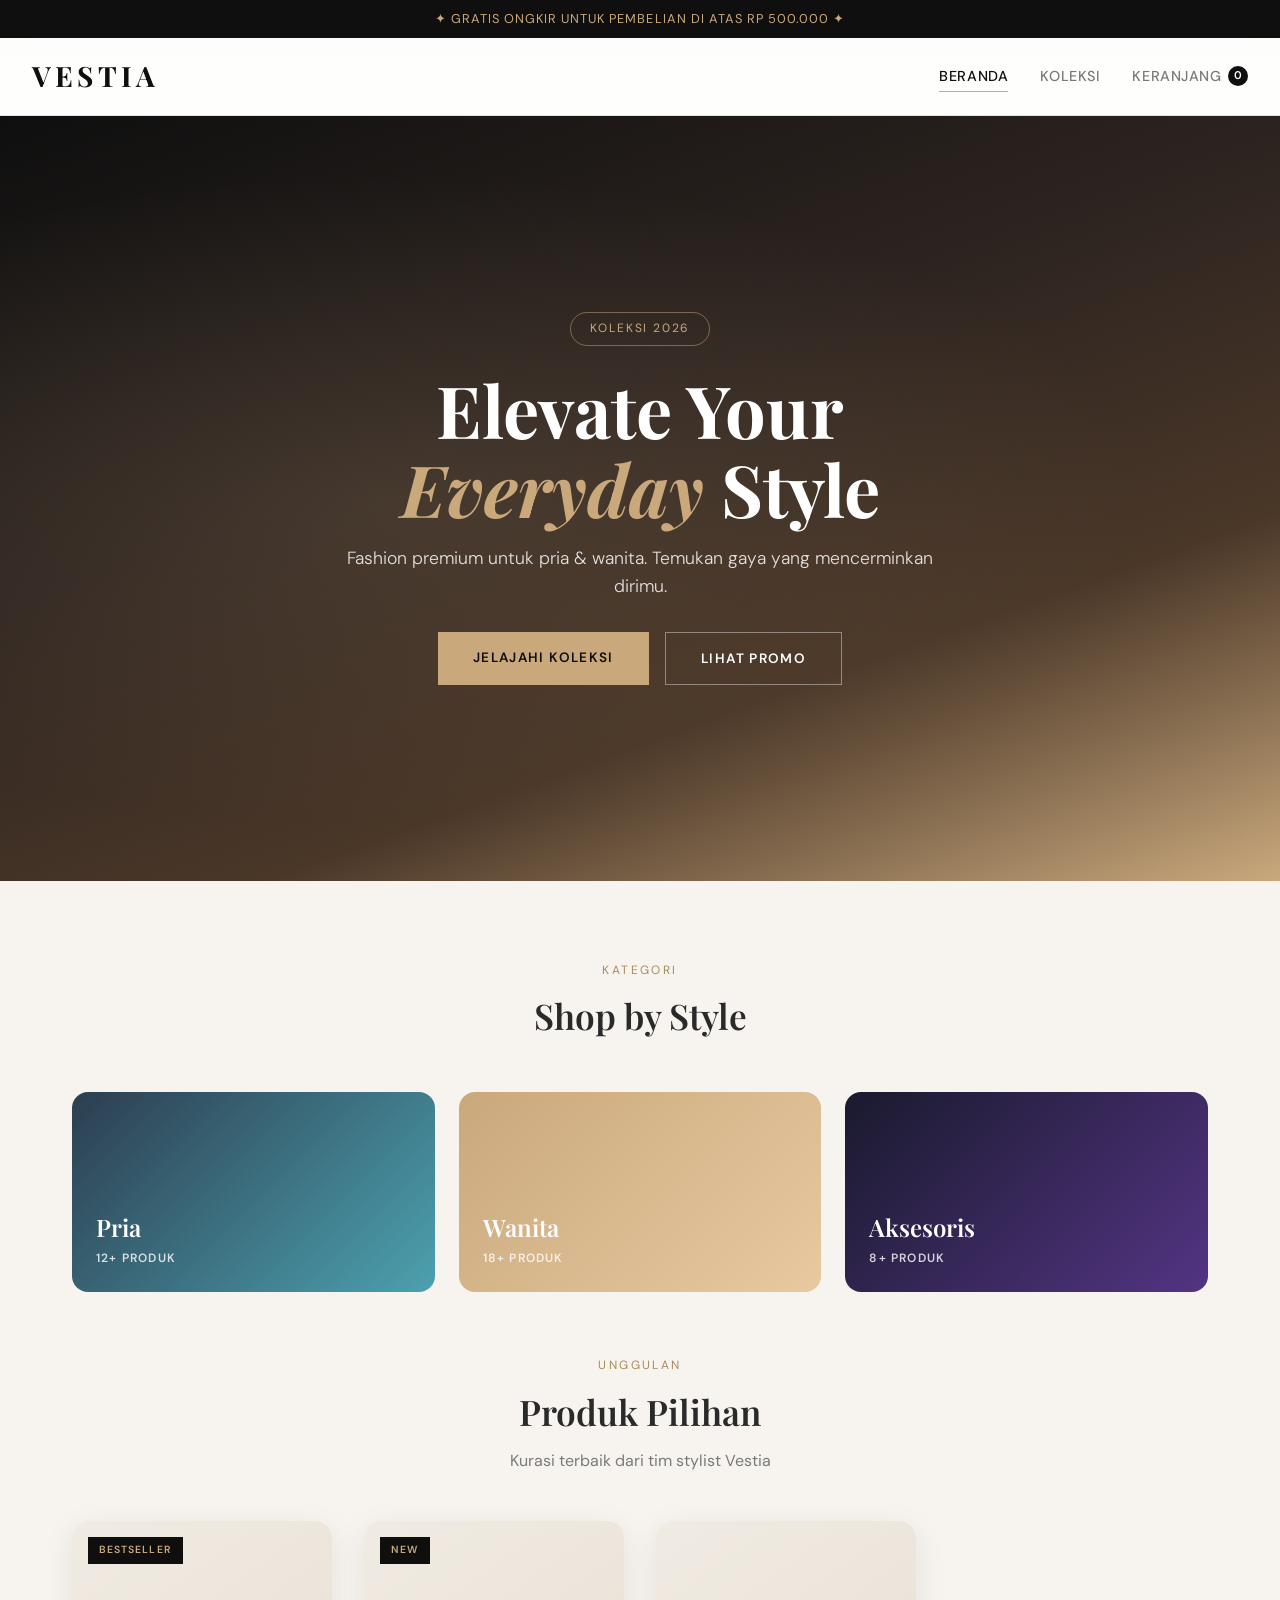
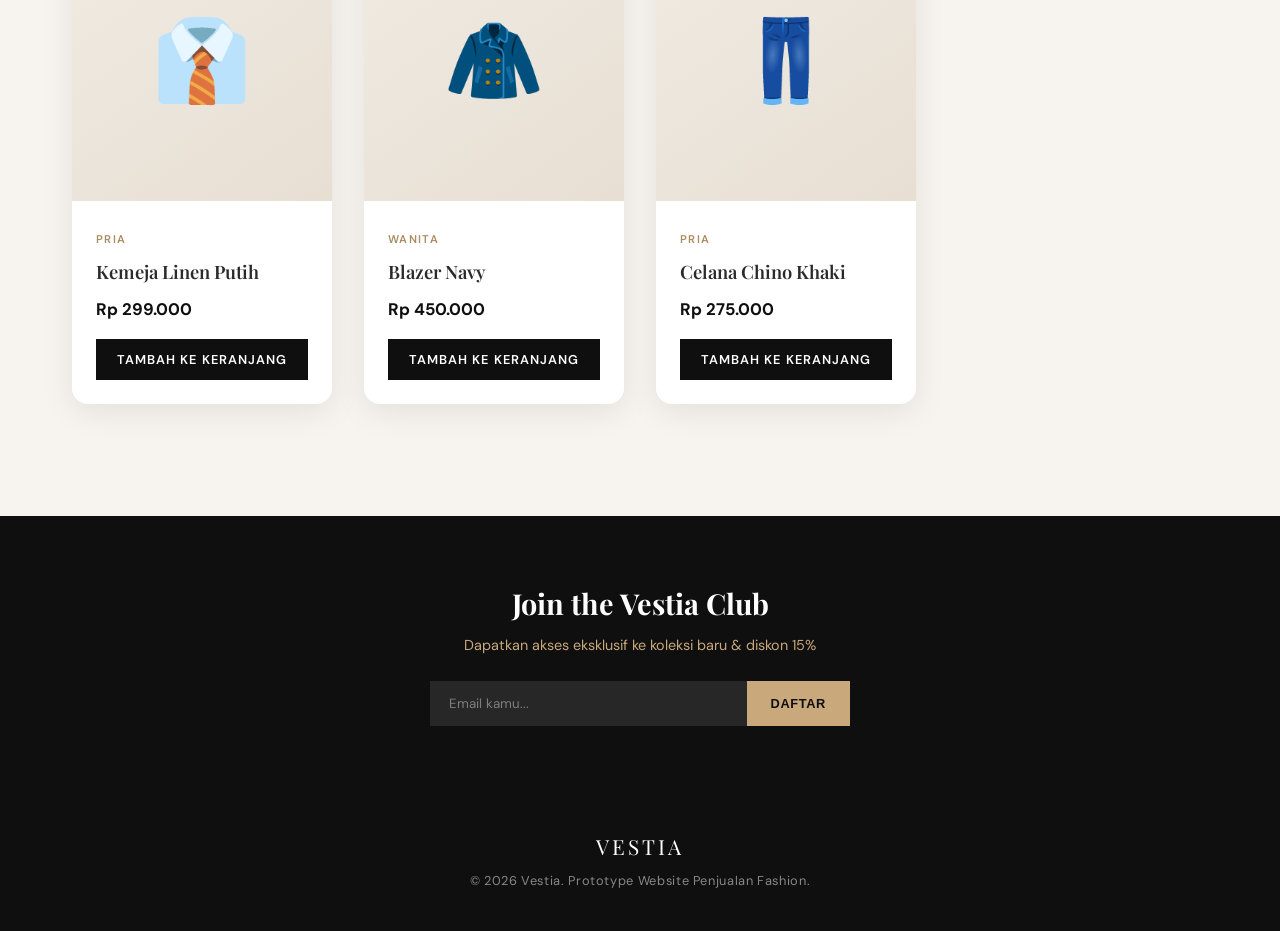
==== index.html @ 813d5f17 "Add files via upload" ====
<!DOCTYPE html>
<html lang="id">
<head>
  <meta charset="UTF-8">
  <meta name="viewport" content="width=device-width, initial-scale=1.0">
  <title>Vestia — Fashion Online</title>
  <link rel="stylesheet" href="style.css">
</head>
<body>

  <div class="promo-strip">✦ Gratis ongkir untuk pembelian di atas Rp 500.000 ✦</div>

  <header>
    <a href="index.html" class="logo">VESTIA</a>
    <nav>
      <a href="index.html" class="active">Beranda</a>
      <a href="products.html">Koleksi</a>
      <a href="cart.html" class="cart-link">
        Keranjang <span class="cart-badge" id="cart-count">0</span>
      </a>
    </nav>
  </header>

  <section class="hero">
    <div class="hero-content">
      <span class="hero-tag">Koleksi 2026</span>
      <h1>Elevate Your <em>Everyday</em> Style</h1>
      <p>Fashion premium untuk pria & wanita. Temukan gaya yang mencerminkan dirimu.</p>
      <div class="hero-buttons">
        <a href="products.html" class="btn btn-primary">Jelajahi Koleksi</a>
        <a href="products.html" class="btn btn-outline">Lihat Promo</a>
      </div>
    </div>
  </section>

  <section class="section">
    <div class="section-header">
      <span class="label">Kategori</span>
      <h2>Shop by Style</h2>
    </div>
    <div class="categories">
      <a href="products.html" class="cat-card pria" onclick="localStorage.setItem('vestia_filter','pria')">
        <span>Pria<small>12+ produk</small></span>
      </a>
      <a href="products.html" class="cat-card wanita" onclick="localStorage.setItem('vestia_filter','wanita')">
        <span>Wanita<small>18+ produk</small></span>
      </a>
      <a href="products.html" class="cat-card aksesoris" onclick="localStorage.setItem('vestia_filter','aksesoris')">
        <span>Aksesoris<small>8+ produk</small></span>
      </a>
    </div>

    <div class="section-header">
      <span class="label">Unggulan</span>
      <h2>Produk Pilihan</h2>
      <p>Kurasi terbaik dari tim stylist Vestia</p>
    </div>
    <div class="grid" id="featured-products"></div>
  </section>

  <section class="newsletter">
    <h3>Join the Vestia Club</h3>
    <p>Dapatkan akses eksklusif ke koleksi baru & diskon 15%</p>
    <div class="newsletter-form">
      <input type="email" placeholder="Email kamu...">
      <button onclick="showToast('Terima kasih sudah subscribe! ✓')">Daftar</button>
    </div>
  </section>

  <footer>
    <div class="footer-logo">VESTIA</div>
    <p>© 2026 Vestia. Prototype Website Penjualan Fashion.</p>
  </footer>

  <script src="app.js"></script>
  <script>
    document.getElementById("featured-products").innerHTML =
      products.slice(0, 3).map(renderProductCard).join("");
  </script>
</body>
</html>
---- style.css ----
@import url('https://fonts.googleapis.com/css2?family=DM+Sans:ital,opsz,wght@0,9..40,300;0,9..40,400;0,9..40,500;0,9..40,600;0,9..40,700;1,9..40,400&family=Playfair+Display:ital,wght@0,400;0,600;0,700;1,400&display=swap');

:root {
  --black: #0f0f0f;
  --dark: #1a1a1a;
  --cream: #f7f4ef;
  --white: #ffffff;
  --rose: #c9a87c;
  --rose-dark: #a88b5e;
  --text: #2a2a2a;
  --muted: #7a7a7a;
  --border: #e8e4de;
  --shadow: 0 8px 32px rgba(15, 15, 15, 0.08);
  --shadow-hover: 0 16px 48px rgba(15, 15, 15, 0.14);
  --radius: 16px;
  --transition: 0.3s cubic-bezier(0.4, 0, 0.2, 1);
}

* { margin: 0; padding: 0; box-sizing: border-box; }

html { scroll-behavior: smooth; }

body {
  font-family: 'DM Sans', sans-serif;
  background: var(--cream);
  color: var(--text);
  min-height: 100vh;
  display: flex;
  flex-direction: column;
  line-height: 1.6;
}

/* Promo strip */
.promo-strip {
  background: var(--black);
  color: var(--rose);
  text-align: center;
  padding: 0.55rem 1rem;
  font-size: 0.8rem;
  letter-spacing: 0.08em;
  text-transform: uppercase;
}

/* Header */
header {
  background: rgba(255, 255, 255, 0.85);
  backdrop-filter: blur(12px);
  -webkit-backdrop-filter: blur(12px);
  border-bottom: 1px solid var(--border);
  padding: 1rem 2rem;
  display: flex;
  justify-content: space-between;
  align-items: center;
  position: sticky;
  top: 0;
  z-index: 100;
}

.logo {
  font-family: 'Playfair Display', serif;
  font-size: 1.75rem;
  font-weight: 700;
  letter-spacing: 0.15em;
  text-decoration: none;
  color: var(--black);
}

nav { display: flex; align-items: center; gap: 2rem; }

nav a {
  color: var(--muted);
  text-decoration: none;
  font-size: 0.9rem;
  font-weight: 500;
  letter-spacing: 0.04em;
  text-transform: uppercase;
  transition: color var(--transition);
  position: relative;
}

nav a::after {
  content: '';
  position: absolute;
  bottom: -4px;
  left: 0;
  width: 0;
  height: 1px;
  background: var(--rose);
  transition: width var(--transition);
}

nav a:hover::after, nav a.active::after { width: 100%; }
nav a:hover, nav a.active { color: var(--black); }

.cart-link {
  display: flex;
  align-items: center;
  gap: 0.4rem;
}

.cart-badge {
  background: var(--black);
  color: var(--white);
  font-size: 0.7rem;
  width: 20px;
  height: 20px;
  border-radius: 50%;
  display: flex;
  align-items: center;
  justify-content: center;
  font-weight: 600;
}

/* Hero */
.hero {
  position: relative;
  min-height: 85vh;
  display: flex;
  align-items: center;
  justify-content: center;
  text-align: center;
  overflow: hidden;
  background: linear-gradient(160deg, #0f0f0f 0%, #2d2420 40%, #4a3728 70%, #c9a87c 100%);
  color: var(--white);
}

.hero::before {
  content: '';
  position: absolute;
  inset: 0;
  background: radial-gradient(ellipse at 30% 50%, rgba(201, 168, 124, 0.15) 0%, transparent 60%);
}

.hero-content {
  position: relative;
  z-index: 1;
  max-width: 700px;
  padding: 2rem;
  animation: fadeUp 1s ease-out;
}

.hero-tag {
  display: inline-block;
  border: 1px solid rgba(201, 168, 124, 0.5);
  color: var(--rose);
  padding: 0.4rem 1.2rem;
  border-radius: 30px;
  font-size: 0.75rem;
  letter-spacing: 0.15em;
  text-transform: uppercase;
  margin-bottom: 1.5rem;
}

.hero h1 {
  font-family: 'Playfair Display', serif;
  font-size: clamp(2.5rem, 6vw, 4.5rem);
  font-weight: 700;
  line-height: 1.1;
  margin-bottom: 1rem;
}

.hero h1 em {
  font-style: italic;
  color: var(--rose);
}

.hero p {
  font-size: 1.1rem;
  opacity: 0.85;
  margin-bottom: 2rem;
  font-weight: 300;
}

.hero-buttons { display: flex; gap: 1rem; justify-content: center; flex-wrap: wrap; }

.btn {
  display: inline-block;
  padding: 0.9rem 2.2rem;
  border-radius: 0;
  text-decoration: none;
  font-weight: 600;
  font-size: 0.85rem;
  letter-spacing: 0.1em;
  text-transform: uppercase;
  transition: all var(--transition);
  cursor: pointer;
  border: none;
}

.btn-primary {
  background: var(--rose);
  color: var(--black);
}

.btn-primary:hover {
  background: var(--white);
  transform: translateY(-2px);
}

.btn-outline {
  background: transparent;
  color: var(--white);
  border: 1px solid rgba(255,255,255,0.4);
}

.btn-outline:hover {
  border-color: var(--white);
  background: rgba(255,255,255,0.1);
}

.btn-dark {
  background: var(--black);
  color: var(--white);
  width: 100%;
  text-align: center;
}

.btn-dark:hover { background: var(--rose-dark); color: var(--white); }

/* Sections */
.section {
  padding: 5rem 2rem;
  max-width: 1200px;
  margin: 0 auto;
  width: 100%;
  flex: 1;
}

.section-header {
  text-align: center;
  margin-bottom: 3rem;
}

.section-header .label {
  color: var(--rose-dark);
  font-size: 0.75rem;
  letter-spacing: 0.2em;
  text-transform: uppercase;
  margin-bottom: 0.5rem;
  display: block;
}

.section-header h2 {
  font-family: 'Playfair Display', serif;
  font-size: 2.2rem;
  font-weight: 600;
}

.section-header p {
  color: var(--muted);
  margin-top: 0.5rem;
  max-width: 500px;
  margin-left: auto;
  margin-right: auto;
}

/* Categories strip */
.categories {
  display: grid;
  grid-template-columns: repeat(3, 1fr);
  gap: 1.5rem;
  margin-bottom: 4rem;
}

.cat-card {
  position: relative;
  height: 200px;
  border-radius: var(--radius);
  overflow: hidden;
  cursor: pointer;
  text-decoration: none;
  display: flex;
  align-items: flex-end;
  padding: 1.5rem;
  transition: transform var(--transition);
}

.cat-card:hover { transform: scale(1.02); }

.cat-card.pria { background: linear-gradient(135deg, #2c3e50, #4ca1af); }
.cat-card.wanita { background: linear-gradient(135deg, #c9a87c, #e8c9a0); }
.cat-card.aksesoris { background: linear-gradient(135deg, #1a1a2e, #533483); }

.cat-card span {
  color: white;
  font-family: 'Playfair Display', serif;
  font-size: 1.5rem;
  font-weight: 600;
  position: relative;
  z-index: 1;
}

.cat-card small {
  display: block;
  font-family: 'DM Sans', sans-serif;
  font-size: 0.75rem;
  letter-spacing: 0.1em;
  text-transform: uppercase;
  opacity: 0.8;
  margin-top: 0.2rem;
}

/* Product grid */
.grid {
  display: grid;
  grid-template-columns: repeat(auto-fill, minmax(260px, 1fr));
  gap: 2rem;
}

.card {
  background: var(--white);
  border-radius: var(--radius);
  overflow: hidden;
  box-shadow: var(--shadow);
  transition: all var(--transition);
  animation: fadeUp 0.6s ease-out both;
}

.card:hover {
  transform: translateY(-8px);
  box-shadow: var(--shadow-hover);
}

.card-visual {
  position: relative;
  height: 280px;
  background: linear-gradient(145deg, #f0ebe3, #e8dfd3);
  display: flex;
  align-items: center;
  justify-content: center;
  overflow: hidden;
}

.card-visual .emoji {
  font-size: 5rem;
  transition: transform var(--transition);
}

.card:hover .card-visual .emoji { transform: scale(1.1); }

.card-badge {
  position: absolute;
  top: 1rem;
  left: 1rem;
  background: var(--black);
  color: var(--rose);
  font-size: 0.65rem;
  padding: 0.3rem 0.7rem;
  letter-spacing: 0.1em;
  text-transform: uppercase;
  font-weight: 600;
}

.card-body { padding: 1.5rem; }

.card-body .tag {
  color: var(--rose-dark);
  font-size: 0.7rem;
  letter-spacing: 0.12em;
  text-transform: uppercase;
  font-weight: 600;
}

.card-body h3 {
  font-family: 'Playfair Display', serif;
  font-size: 1.15rem;
  margin: 0.4rem 0 0.6rem;
  font-weight: 600;
}

.card-body .price {
  font-size: 1.05rem;
  font-weight: 700;
  color: var(--black);
  margin-bottom: 1rem;
}

.card-body button {
  width: 100%;
  padding: 0.75rem;
  background: var(--black);
  color: var(--white);
  border: none;
  font-family: 'DM Sans', sans-serif;
  font-size: 0.8rem;
  letter-spacing: 0.08em;
  text-transform: uppercase;
  font-weight: 600;
  cursor: pointer;
  transition: background var(--transition);
  border-radius: 0;
}

.card-body button:hover { background: var(--rose-dark); }

/* Filters */
.filters {
  display: flex;
  justify-content: center;
  gap: 0.6rem;
  flex-wrap: wrap;
  margin-bottom: 2.5rem;
}

.filters button {
  padding: 0.6rem 1.5rem;
  border: 1px solid var(--border);
  background: var(--white);
  border-radius: 30px;
  cursor: pointer;
  font-family: 'DM Sans', sans-serif;
  font-size: 0.8rem;
  letter-spacing: 0.06em;
  text-transform: uppercase;
  font-weight: 500;
  color: var(--muted);
  transition: all var(--transition);
}

.filters button.active,
.filters button:hover {
  background: var(--black);
  color: var(--white);
  border-color: var(--black);
}

/* Page header (inner pages) */
.page-hero {
  background: var(--black);
  color: var(--white);
  text-align: center;
  padding: 4rem 2rem 3rem;
}

.page-hero h1 {
  font-family: 'Playfair Display', serif;
  font-size: 2.5rem;
  margin-bottom: 0.5rem;
}

.page-hero p { color: var(--rose); font-size: 0.9rem; letter-spacing: 0.05em; }

/* Cart */
.cart-item {
  display: flex;
  align-items: center;
  gap: 1.5rem;
  background: var(--white);
  padding: 1.5rem;
  border-radius: var(--radius);
  margin-bottom: 1rem;
  box-shadow: var(--shadow);
  transition: box-shadow var(--transition);
}

.cart-item:hover { box-shadow: var(--shadow-hover); }

.cart-item .emoji {
  font-size: 2.8rem;
  width: 70px;
  height: 70px;
  background: var(--cream);
  border-radius: 12px;
  display: flex;
  align-items: center;
  justify-content: center;
}

.cart-item .info { flex: 1; }
.cart-item .info h4 {
  font-family: 'Playfair Display', serif;
  font-size: 1.1rem;
  margin-bottom: 0.2rem;
}
.cart-item .info .item-cat {
  font-size: 0.7rem;
  color: var(--rose-dark);
  text-transform: uppercase;
  letter-spacing: 0.1em;
}
.cart-item .info .item-price {
  font-weight: 700;
  margin-top: 0.3rem;
}

.qty-control {
  display: flex;
  align-items: center;
  gap: 0.8rem;
  background: var(--cream);
  border-radius: 30px;
  padding: 0.3rem;
}

.qty-control button {
  width: 32px;
  height: 32px;
  border: none;
  background: var(--white);
  border-radius: 50%;
  cursor: pointer;
  font-size: 1rem;
  box-shadow: 0 2px 6px rgba(0,0,0,0.08);
  transition: background var(--transition);
}

.qty-control button:hover { background: var(--rose); }

.qty-control span {
  font-weight: 700;
  min-width: 24px;
  text-align: center;
}

.btn-remove {
  background: none;
  border: none;
  color: var(--muted);
  cursor: pointer;
  font-size: 0.8rem;
  text-decoration: underline;
  transition: color var(--transition);
}

.btn-remove:hover { color: #c0392b; }

.cart-summary {
  background: var(--black);
  color: var(--white);
  padding: 2rem;
  border-radius: var(--radius);
  margin-top: 2rem;
}

.cart-summary .row {
  display: flex;
  justify-content: space-between;
  margin-bottom: 0.5rem;
  font-size: 0.9rem;
  opacity: 0.7;
}

.cart-summary .total {
  display: flex;
  justify-content: space-between;
  font-size: 1.3rem;
  font-weight: 700;
  padding-top: 1rem;
  margin-top: 1rem;
  border-top: 1px solid rgba(255,255,255,0.15);
  margin-bottom: 1.5rem;
}

.cart-summary .total span:last-child { color: var(--rose); }

.empty-state {
  text-align: center;
  padding: 5rem 2rem;
}

.empty-state .emoji { font-size: 4rem; margin-bottom: 1.5rem; opacity: 0.5; }
.empty-state h3 {
  font-family: 'Playfair Display', serif;
  font-size: 1.5rem;
  margin-bottom: 0.5rem;
}
.empty-state p { color: var(--muted); margin-bottom: 2rem; }

/* Checkout */
.checkout-layout {
  display: grid;
  grid-template-columns: 1fr 380px;
  gap: 2rem;
  align-items: start;
}

.checkout-box {
  background: var(--white);
  padding: 2.5rem;
  border-radius: var(--radius);
  box-shadow: var(--shadow);
}

.checkout-box h3 {
  font-family: 'Playfair Display', serif;
  font-size: 1.3rem;
  margin-bottom: 1.5rem;
  padding-bottom: 1rem;
  border-bottom: 1px solid var(--border);
}

.form-group { margin-bottom: 1.3rem; }

.form-group label {
  display: block;
  margin-bottom: 0.4rem;
  font-size: 0.8rem;
  font-weight: 600;
  letter-spacing: 0.04em;
  text-transform: uppercase;
  color: var(--muted);
}

.form-group input,
.form-group select,
.form-group textarea {
  width: 100%;
  padding: 0.85rem 1rem;
  border: 1px solid var(--border);
  border-radius: 8px;
  font-size: 0.95rem;
  font-family: 'DM Sans', sans-serif;
  background: var(--cream);
  transition: border-color var(--transition);
}

.form-group input:focus,
.form-group select:focus,
.form-group textarea:focus {
  outline: none;
  border-color: var(--rose);
}

.form-group textarea { resize: vertical; min-height: 90px; }

.order-sidebar {
  background: var(--black);
  color: var(--white);
  padding: 2rem;
  border-radius: var(--radius);
  position: sticky;
  top: 100px;
}

.order-sidebar h4 {
  font-family: 'Playfair Display', serif;
  font-size: 1.2rem;
  margin-bottom: 1.5rem;
  color: var(--rose);
}

.order-sidebar .line {
  display: flex;
  justify-content: space-between;
  margin-bottom: 0.6rem;
  font-size: 0.9rem;
  opacity: 0.8;
}

.order-sidebar .grand-total {
  display: flex;
  justify-content: space-between;
  font-size: 1.2rem;
  font-weight: 700;
  padding-top: 1rem;
  margin-top: 1rem;
  border-top: 1px solid rgba(255,255,255,0.15);
}

.order-sidebar .grand-total span:last-child { color: var(--rose); }

.success-box {
  text-align: center;
  padding: 5rem 2rem;
  background: var(--white);
  border-radius: var(--radius);
  box-shadow: var(--shadow);
  max-width: 500px;
  margin: 0 auto;
  animation: fadeUp 0.8s ease-out;
}

.success-box .check {
  width: 80px;
  height: 80px;
  background: #2d6a4f;
  color: white;
  border-radius: 50%;
  display: flex;
  align-items: center;
  justify-content: center;
  font-size: 2rem;
  margin: 0 auto 1.5rem;
}

.success-box h2 {
  font-family: 'Playfair Display', serif;
  font-size: 2rem;
  margin-bottom: 0.5rem;
}

.success-box p { color: var(--muted); }

/* Newsletter */
.newsletter {
  background: var(--black);
  color: var(--white);
  text-align: center;
  padding: 4rem 2rem;
  margin-top: 2rem;
}

.newsletter h3 {
  font-family: 'Playfair Display', serif;
  font-size: 1.8rem;
  margin-bottom: 0.5rem;
}

.newsletter p { color: var(--rose); margin-bottom: 1.5rem; font-size: 0.9rem; }

.newsletter-form {
  display: flex;
  max-width: 420px;
  margin: 0 auto;
  gap: 0;
}

.newsletter-form input {
  flex: 1;
  padding: 0.85rem 1.2rem;
  border: none;
  background: rgba(255,255,255,0.1);
  color: white;
  font-family: 'DM Sans', sans-serif;
}

.newsletter-form input::placeholder { color: rgba(255,255,255,0.4); }

.newsletter-form button {
  padding: 0.85rem 1.5rem;
  background: var(--rose);
  color: var(--black);
  border: none;
  font-weight: 700;
  cursor: pointer;
  letter-spacing: 0.05em;
  text-transform: uppercase;
  font-size: 0.8rem;
}

/* Footer */
footer {
  background: var(--black);
  color: rgba(255,255,255,0.5);
  text-align: center;
  padding: 2.5rem 2rem;
  font-size: 0.8rem;
  letter-spacing: 0.05em;
}

footer .footer-logo {
  font-family: 'Playfair Display', serif;
  font-size: 1.3rem;
  color: var(--white);
  letter-spacing: 0.15em;
  margin-bottom: 0.5rem;
}

/* Animations */
@keyframes fadeUp {
  from { opacity: 0; transform: translateY(24px); }
  to { opacity: 1; transform: translateY(0); }
}

.card:nth-child(1) { animation-delay: 0.1s; }
.card:nth-child(2) { animation-delay: 0.2s; }
.card:nth-child(3) { animation-delay: 0.3s; }
.card:nth-child(4) { animation-delay: 0.15s; }
.card:nth-child(5) { animation-delay: 0.25s; }
.card:nth-child(6) { animation-delay: 0.35s; }

/* Responsive */
@media (max-width: 768px) {
  header { padding: 1rem; }
  nav { gap: 1rem; }
  nav a { font-size: 0.75rem; }
  .hero { min-height: 70vh; }
  .categories { grid-template-columns: 1fr; }
  .checkout-layout { grid-template-columns: 1fr; }
  .cart-item { flex-wrap: wrap; }
  .newsletter-form { flex-direction: column; }
}
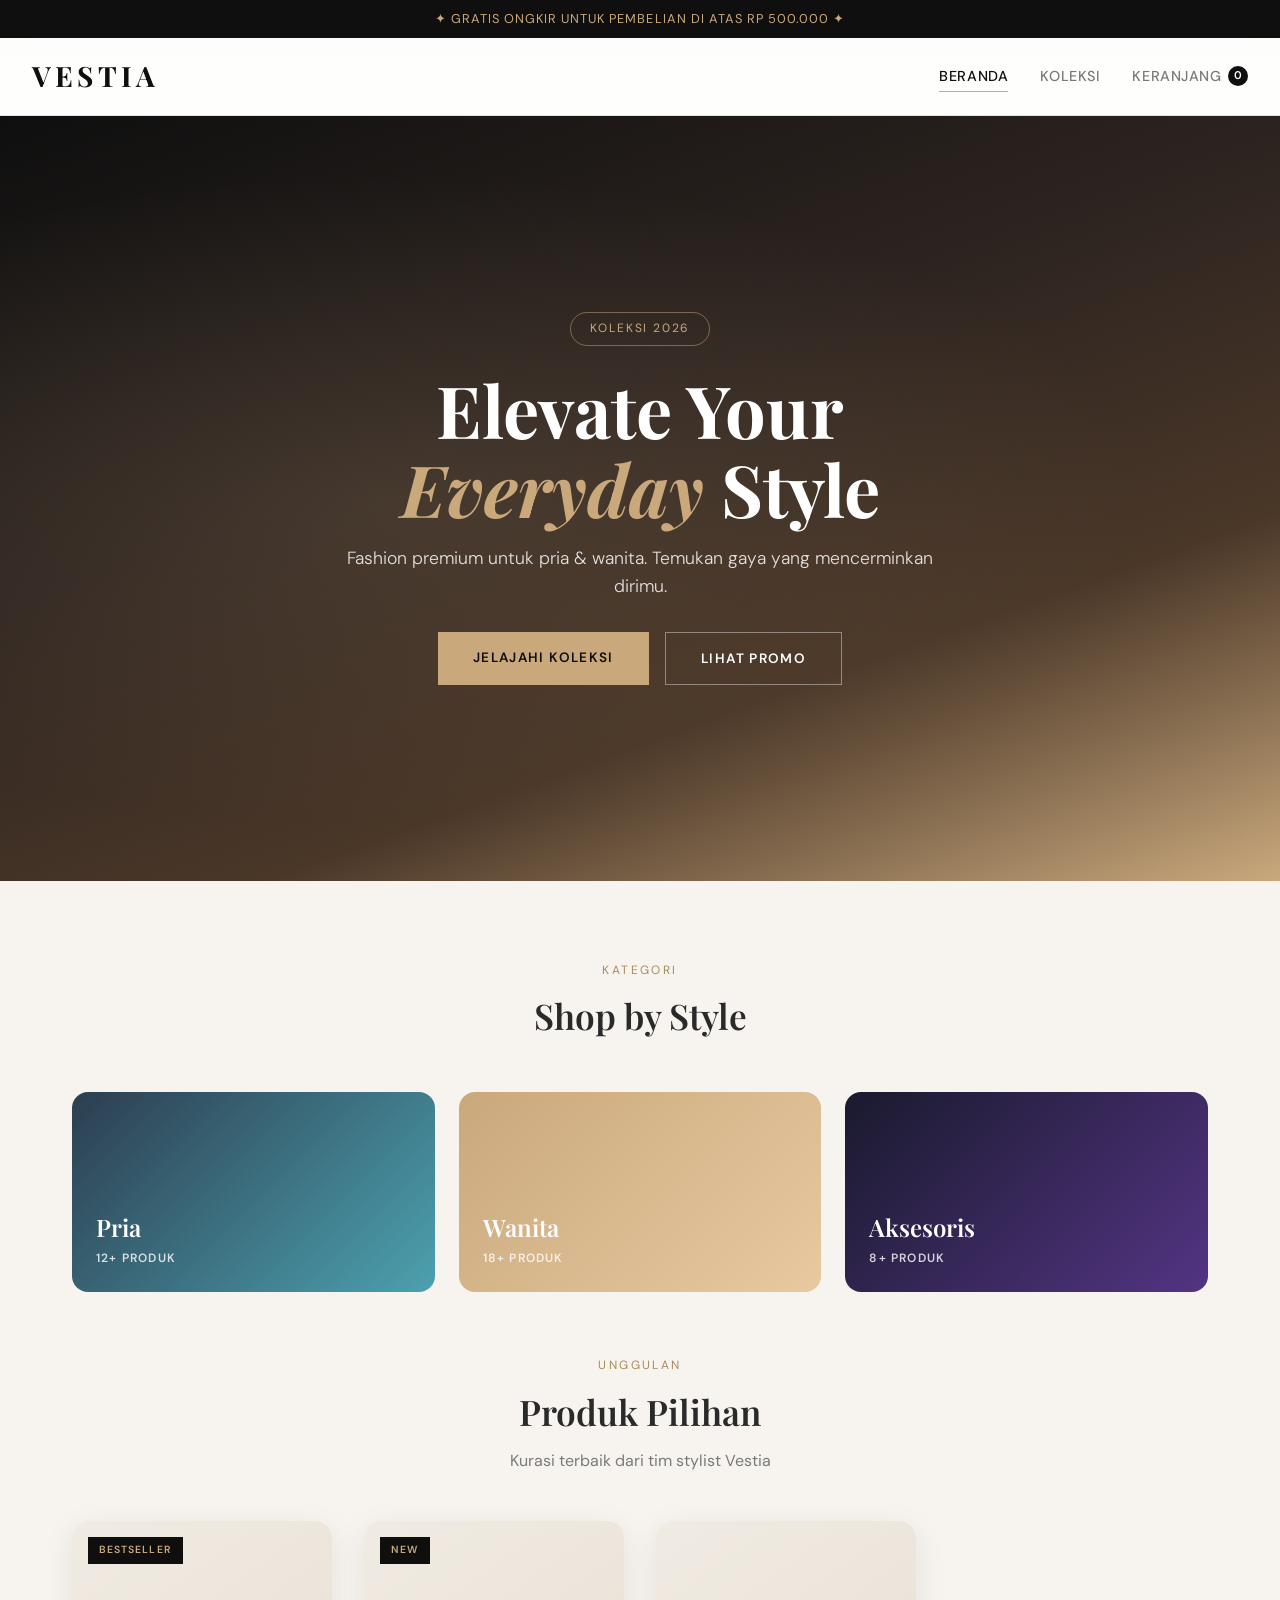
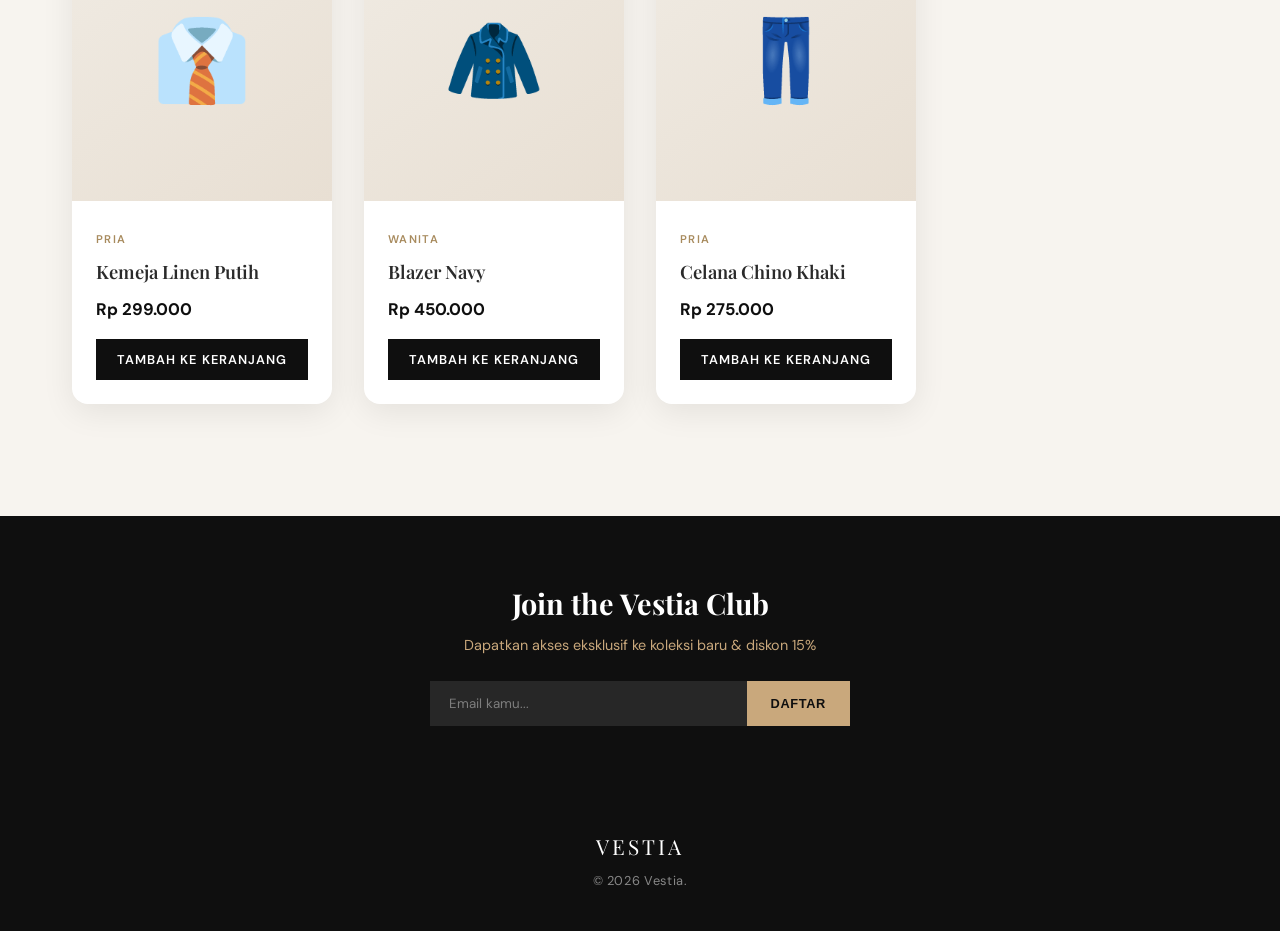
==== commit 01b2f0c9: "Add files via upload" ====
--- a/index.html
+++ b/index.html
@@ -69,7 +69,7 @@
 
   <footer>
     <div class="footer-logo">VESTIA</div>
-    <p>© 2026 Vestia. Prototype Website Penjualan Fashion.</p>
+    <p>© 2026 Vestia.</p>
   </footer>
 
   <script src="app.js"></script>
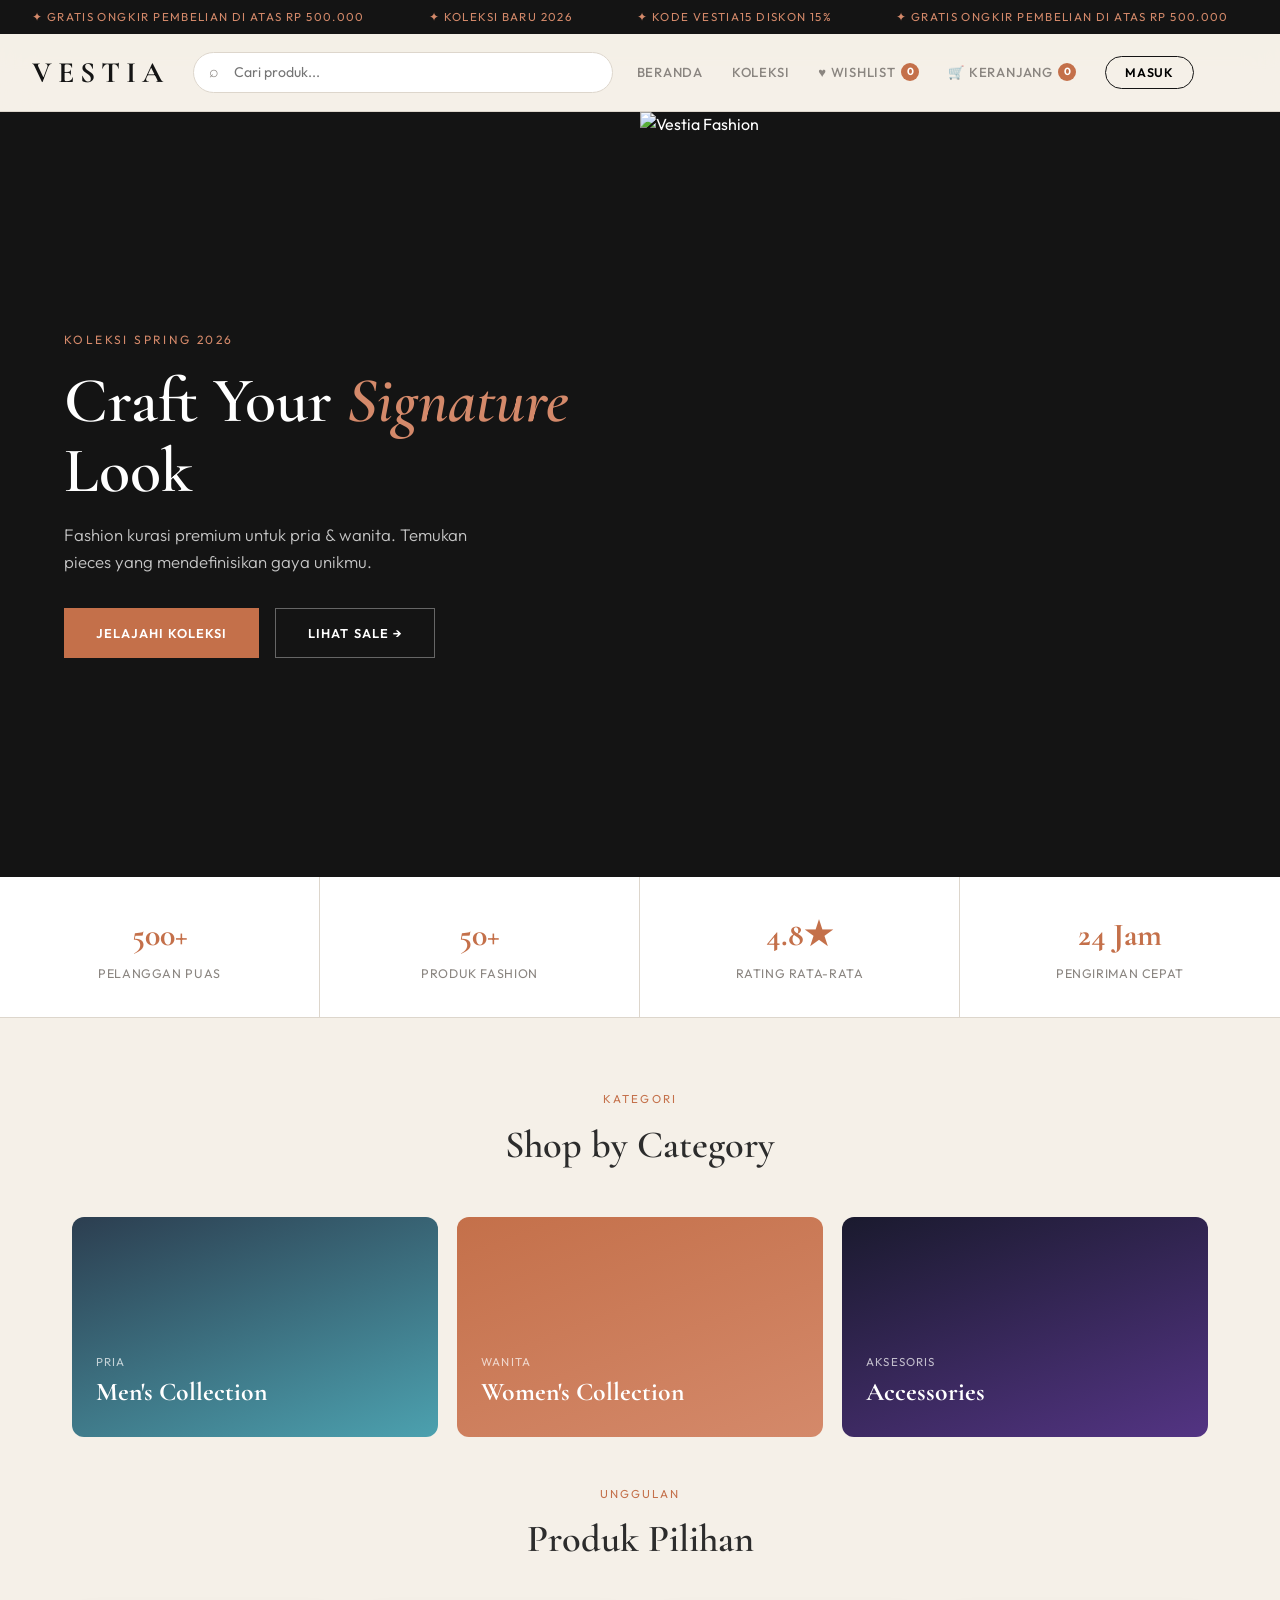
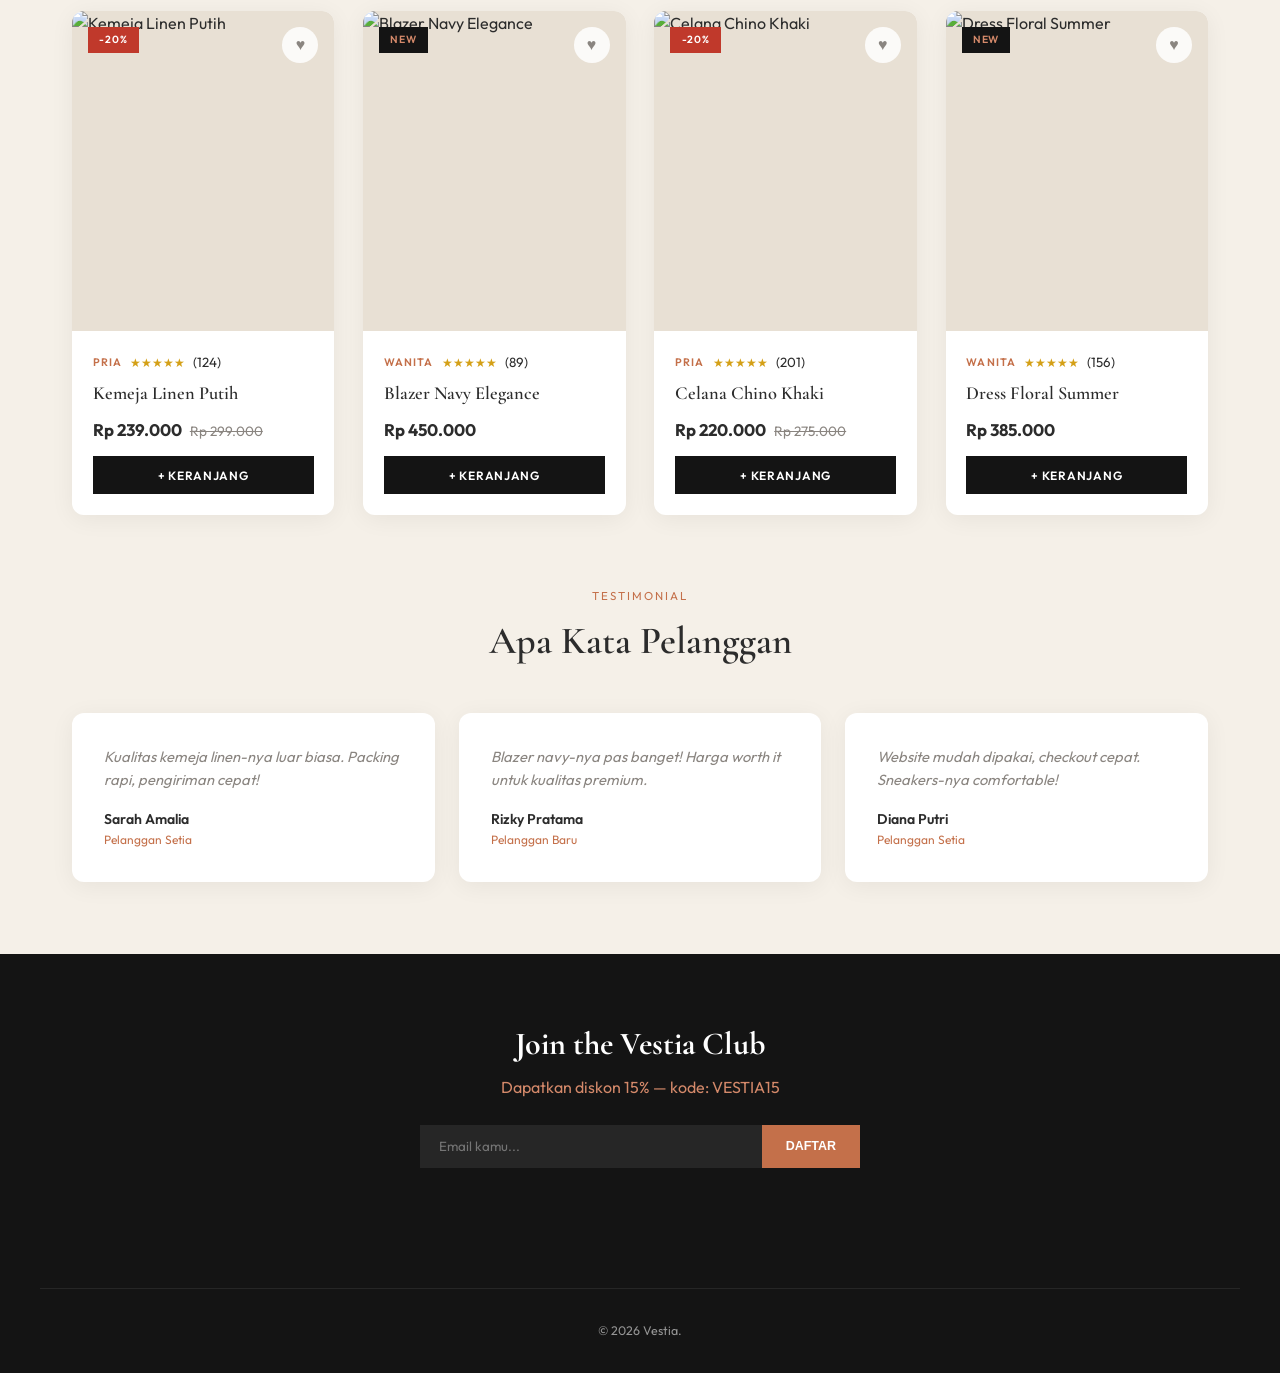
==== commit 47e127f9: "Add files via upload" ====
--- a/index.html
+++ b/index.html
@@ -7,75 +7,92 @@
   <link rel="stylesheet" href="style.css">
 </head>
 <body>
+ <div class="marquee-wrap"><div class="marquee-track">
+  <span>✦ Gratis ongkir pembelian di atas Rp 500.000</span>
+  <span>✦ Koleksi Baru 2026</span>
+  <span>✦ Kode VESTIA15 diskon 15%</span>
+  <span>✦ Gratis ongkir pembelian di atas Rp 500.000</span>
+  <span>✦ Koleksi Baru 2026</span>
+  <span>✦ Kode VESTIA15 diskon 15%</span>
+</div></div>
+<header>
+  <a href="index.html" class="logo">VESTIA</a>
+  <div class="search-bar"><input type="text" placeholder="Cari produk..." oninput="handleGlobalSearch(this.value)"></div>
+  <button class="hamburger" onclick="toggleMenu()"><span></span><span></span><span></span></button>
+  <nav class="nav-links">
+    <a href="index.html">Beranda</a>
+    <a href="products.html">Koleksi</a>
+    <a href="wishlist.html" class="nav-icon">♥ Wishlist <span class="badge-count" id="wish-count">0</span></a>
+    <a href="cart.html" class="nav-icon">🛒 Keranjang <span class="badge-count" id="cart-count">0</span></a>
+    <button class="btn-login" onclick="openLogin()">Masuk</button>
+  </nav>
+</header>
+<div id="login-modal" class="modal-overlay">
+  <div class="modal">
+    <button class="modal-close" onclick="closeLogin()">×</button>
+    <h3>Selamat Datang</h3>
+    <p>Masuk ke akun Vestia-mu</p>
+    <form onsubmit="handleLogin(event)">
+      <div class="form-group"><label>Email</label><input type="email" required placeholder="nama@email.com"></div>
+      <div class="form-group"><label>Password</label><input type="password" required placeholder="••••••"></div>
+      <button type="submit" class="btn btn-dark" style="margin-top:.5rem">Masuk</button>
+    </form>
+  </div>
+</div>
 
-  <div class="promo-strip">✦ Gratis ongkir untuk pembelian di atas Rp 500.000 ✦</div>
-
-  <header>
-    <a href="index.html" class="logo">VESTIA</a>
-    <nav>
-      <a href="index.html" class="active">Beranda</a>
-      <a href="products.html">Koleksi</a>
-      <a href="cart.html" class="cart-link">
-        Keranjang <span class="cart-badge" id="cart-count">0</span>
-      </a>
-    </nav>
-  </header>
-
-  <section class="hero">
-    <div class="hero-content">
-      <span class="hero-tag">Koleksi 2026</span>
-      <h1>Elevate Your <em>Everyday</em> Style</h1>
-      <p>Fashion premium untuk pria & wanita. Temukan gaya yang mencerminkan dirimu.</p>
-      <div class="hero-buttons">
+  <section class="hero-split">
+    <div class="hero-text">
+      <span class="hero-label">Koleksi Spring 2026</span>
+      <h1>Craft Your <em>Signature</em> Look</h1>
+      <p>Fashion kurasi premium untuk pria & wanita. Temukan pieces yang mendefinisikan gaya unikmu.</p>
+      <div class="hero-btns">
         <a href="products.html" class="btn btn-primary">Jelajahi Koleksi</a>
-        <a href="products.html" class="btn btn-outline">Lihat Promo</a>
+        <a href="products.html" class="btn btn-outline">Lihat Sale →</a>
       </div>
+    </div>
+    <div class="hero-visual">
+      <img src="https://images.unsplash.com/photo-1469334031218-e382a71b716b?w=800&q=80" alt="Vestia Fashion">
     </div>
   </section>
 
+  <div class="stats-bar">
+    <div class="stat-item"><strong>500+</strong><span>Pelanggan Puas</span></div>
+    <div class="stat-item"><strong>50+</strong><span>Produk Fashion</span></div>
+    <div class="stat-item"><strong>4.8★</strong><span>Rating Rata-rata</span></div>
+    <div class="stat-item"><strong>24 Jam</strong><span>Pengiriman Cepat</span></div>
+  </div>
+
   <section class="section">
-    <div class="section-header">
-      <span class="label">Kategori</span>
-      <h2>Shop by Style</h2>
+    <div class="section-head"><span class="label">Kategori</span><h2>Shop by Category</h2></div>
+    <div class="cat-grid">
+      <a href="products.html" class="cat-tile pria" onclick="localStorage.setItem('vestia_filter','pria')"><div><small>Pria</small><h3>Men's Collection</h3></div></a>
+      <a href="products.html" class="cat-tile wanita" onclick="localStorage.setItem('vestia_filter','wanita')"><div><small>Wanita</small><h3>Women's Collection</h3></div></a>
+      <a href="products.html" class="cat-tile aksesoris" onclick="localStorage.setItem('vestia_filter','aksesoris')"><div><small>Aksesoris</small><h3>Accessories</h3></div></a>
     </div>
-    <div class="categories">
-      <a href="products.html" class="cat-card pria" onclick="localStorage.setItem('vestia_filter','pria')">
-        <span>Pria<small>12+ produk</small></span>
-      </a>
-      <a href="products.html" class="cat-card wanita" onclick="localStorage.setItem('vestia_filter','wanita')">
-        <span>Wanita<small>18+ produk</small></span>
-      </a>
-      <a href="products.html" class="cat-card aksesoris" onclick="localStorage.setItem('vestia_filter','aksesoris')">
-        <span>Aksesoris<small>8+ produk</small></span>
-      </a>
+    <div class="section-head"><span class="label">Unggulan</span><h2>Produk Pilihan</h2></div>
+    <div class="grid" id="featured"></div>
+  </section>
+
+  <section class="section" style="padding-top:0">
+    <div class="section-head"><span class="label">Testimonial</span><h2>Apa Kata Pelanggan</h2></div>
+    <div class="testi-grid">
+      <div class="testi-card"><p>Kualitas kemeja linen-nya luar biasa. Packing rapi, pengiriman cepat!</p><div class="testi-author">Sarah Amalia<small>Pelanggan Setia</small></div></div>
+      <div class="testi-card"><p>Blazer navy-nya pas banget! Harga worth it untuk kualitas premium.</p><div class="testi-author">Rizky Pratama<small>Pelanggan Baru</small></div></div>
+      <div class="testi-card"><p>Website mudah dipakai, checkout cepat. Sneakers-nya comfortable!</p><div class="testi-author">Diana Putri<small>Pelanggan Setia</small></div></div>
     </div>
-
-    <div class="section-header">
-      <span class="label">Unggulan</span>
-      <h2>Produk Pilihan</h2>
-      <p>Kurasi terbaik dari tim stylist Vestia</p>
-    </div>
-    <div class="grid" id="featured-products"></div>
   </section>
 
   <section class="newsletter">
     <h3>Join the Vestia Club</h3>
-    <p>Dapatkan akses eksklusif ke koleksi baru & diskon 15%</p>
+    <p>Dapatkan diskon 15% — kode: VESTIA15</p>
     <div class="newsletter-form">
       <input type="email" placeholder="Email kamu...">
-      <button onclick="showToast('Terima kasih sudah subscribe! ✓')">Daftar</button>
+      <button onclick="showToast('✓ Terima kasih sudah subscribe!')">Daftar</button>
     </div>
   </section>
 
-  <footer>
-    <div class="footer-logo">VESTIA</div>
-    <p>© 2026 Vestia.</p>
-  </footer>
-
+  <footer><div class="footer-bottom">© 2026 Vestia.</div></footer>
   <script src="app.js"></script>
-  <script>
-    document.getElementById("featured-products").innerHTML =
-      products.slice(0, 3).map(renderProductCard).join("");
-  </script>
+  <script>document.getElementById("featured").innerHTML = products.slice(0,4).map(renderProductCard).join("");</script>
 </body>
 </html>
--- a/style.css
+++ b/style.css
@@ -1,782 +1,219 @@
-@import url('https://fonts.googleapis.com/css2?family=DM+Sans:ital,opsz,wght@0,9..40,300;0,9..40,400;0,9..40,500;0,9..40,600;0,9..40,700;1,9..40,400&family=Playfair+Display:ital,wght@0,400;0,600;0,700;1,400&display=swap');
-
-:root {
-  --black: #0f0f0f;
-  --dark: #1a1a1a;
-  --cream: #f7f4ef;
-  --white: #ffffff;
-  --rose: #c9a87c;
-  --rose-dark: #a88b5e;
-  --text: #2a2a2a;
-  --muted: #7a7a7a;
-  --border: #e8e4de;
-  --shadow: 0 8px 32px rgba(15, 15, 15, 0.08);
-  --shadow-hover: 0 16px 48px rgba(15, 15, 15, 0.14);
-  --radius: 16px;
-  --transition: 0.3s cubic-bezier(0.4, 0, 0.2, 1);
-}
-
-* { margin: 0; padding: 0; box-sizing: border-box; }
-
-html { scroll-behavior: smooth; }
-
-body {
-  font-family: 'DM Sans', sans-serif;
-  background: var(--cream);
-  color: var(--text);
-  min-height: 100vh;
-  display: flex;
-  flex-direction: column;
-  line-height: 1.6;
-}
-
-/* Promo strip */
-.promo-strip {
-  background: var(--black);
-  color: var(--rose);
-  text-align: center;
-  padding: 0.55rem 1rem;
-  font-size: 0.8rem;
-  letter-spacing: 0.08em;
-  text-transform: uppercase;
-}
-
-/* Header */
-header {
-  background: rgba(255, 255, 255, 0.85);
-  backdrop-filter: blur(12px);
-  -webkit-backdrop-filter: blur(12px);
-  border-bottom: 1px solid var(--border);
-  padding: 1rem 2rem;
-  display: flex;
-  justify-content: space-between;
-  align-items: center;
-  position: sticky;
-  top: 0;
-  z-index: 100;
-}
-
-.logo {
-  font-family: 'Playfair Display', serif;
-  font-size: 1.75rem;
-  font-weight: 700;
-  letter-spacing: 0.15em;
-  text-decoration: none;
-  color: var(--black);
-}
-
-nav { display: flex; align-items: center; gap: 2rem; }
-
-nav a {
-  color: var(--muted);
-  text-decoration: none;
-  font-size: 0.9rem;
-  font-weight: 500;
-  letter-spacing: 0.04em;
-  text-transform: uppercase;
-  transition: color var(--transition);
-  position: relative;
-}
-
-nav a::after {
-  content: '';
-  position: absolute;
-  bottom: -4px;
-  left: 0;
-  width: 0;
-  height: 1px;
-  background: var(--rose);
-  transition: width var(--transition);
-}
-
-nav a:hover::after, nav a.active::after { width: 100%; }
-nav a:hover, nav a.active { color: var(--black); }
-
-.cart-link {
-  display: flex;
-  align-items: center;
-  gap: 0.4rem;
-}
-
-.cart-badge {
-  background: var(--black);
-  color: var(--white);
-  font-size: 0.7rem;
-  width: 20px;
-  height: 20px;
-  border-radius: 50%;
-  display: flex;
-  align-items: center;
-  justify-content: center;
-  font-weight: 600;
-}
-
-/* Hero */
-.hero {
-  position: relative;
-  min-height: 85vh;
-  display: flex;
-  align-items: center;
-  justify-content: center;
-  text-align: center;
-  overflow: hidden;
-  background: linear-gradient(160deg, #0f0f0f 0%, #2d2420 40%, #4a3728 70%, #c9a87c 100%);
-  color: var(--white);
-}
-
-.hero::before {
-  content: '';
-  position: absolute;
-  inset: 0;
-  background: radial-gradient(ellipse at 30% 50%, rgba(201, 168, 124, 0.15) 0%, transparent 60%);
-}
-
-.hero-content {
-  position: relative;
-  z-index: 1;
-  max-width: 700px;
-  padding: 2rem;
-  animation: fadeUp 1s ease-out;
-}
-
-.hero-tag {
-  display: inline-block;
-  border: 1px solid rgba(201, 168, 124, 0.5);
-  color: var(--rose);
-  padding: 0.4rem 1.2rem;
-  border-radius: 30px;
-  font-size: 0.75rem;
-  letter-spacing: 0.15em;
-  text-transform: uppercase;
-  margin-bottom: 1.5rem;
-}
-
-.hero h1 {
-  font-family: 'Playfair Display', serif;
-  font-size: clamp(2.5rem, 6vw, 4.5rem);
-  font-weight: 700;
-  line-height: 1.1;
-  margin-bottom: 1rem;
-}
-
-.hero h1 em {
-  font-style: italic;
-  color: var(--rose);
-}
-
-.hero p {
-  font-size: 1.1rem;
-  opacity: 0.85;
-  margin-bottom: 2rem;
-  font-weight: 300;
-}
-
-.hero-buttons { display: flex; gap: 1rem; justify-content: center; flex-wrap: wrap; }
-
-.btn {
-  display: inline-block;
-  padding: 0.9rem 2.2rem;
-  border-radius: 0;
-  text-decoration: none;
-  font-weight: 600;
-  font-size: 0.85rem;
-  letter-spacing: 0.1em;
-  text-transform: uppercase;
-  transition: all var(--transition);
-  cursor: pointer;
-  border: none;
-}
-
-.btn-primary {
-  background: var(--rose);
-  color: var(--black);
-}
-
-.btn-primary:hover {
-  background: var(--white);
-  transform: translateY(-2px);
-}
-
-.btn-outline {
-  background: transparent;
-  color: var(--white);
-  border: 1px solid rgba(255,255,255,0.4);
-}
-
-.btn-outline:hover {
-  border-color: var(--white);
-  background: rgba(255,255,255,0.1);
-}
-
-.btn-dark {
-  background: var(--black);
-  color: var(--white);
-  width: 100%;
-  text-align: center;
-}
-
-.btn-dark:hover { background: var(--rose-dark); color: var(--white); }
-
-/* Sections */
-.section {
-  padding: 5rem 2rem;
-  max-width: 1200px;
-  margin: 0 auto;
-  width: 100%;
-  flex: 1;
-}
-
-.section-header {
-  text-align: center;
-  margin-bottom: 3rem;
-}
-
-.section-header .label {
-  color: var(--rose-dark);
-  font-size: 0.75rem;
-  letter-spacing: 0.2em;
-  text-transform: uppercase;
-  margin-bottom: 0.5rem;
-  display: block;
-}
-
-.section-header h2 {
-  font-family: 'Playfair Display', serif;
-  font-size: 2.2rem;
-  font-weight: 600;
-}
-
-.section-header p {
-  color: var(--muted);
-  margin-top: 0.5rem;
-  max-width: 500px;
-  margin-left: auto;
-  margin-right: auto;
-}
-
-/* Categories strip */
-.categories {
-  display: grid;
-  grid-template-columns: repeat(3, 1fr);
-  gap: 1.5rem;
-  margin-bottom: 4rem;
-}
-
-.cat-card {
-  position: relative;
-  height: 200px;
-  border-radius: var(--radius);
-  overflow: hidden;
-  cursor: pointer;
-  text-decoration: none;
-  display: flex;
-  align-items: flex-end;
-  padding: 1.5rem;
-  transition: transform var(--transition);
-}
-
-.cat-card:hover { transform: scale(1.02); }
-
-.cat-card.pria { background: linear-gradient(135deg, #2c3e50, #4ca1af); }
-.cat-card.wanita { background: linear-gradient(135deg, #c9a87c, #e8c9a0); }
-.cat-card.aksesoris { background: linear-gradient(135deg, #1a1a2e, #533483); }
-
-.cat-card span {
-  color: white;
-  font-family: 'Playfair Display', serif;
-  font-size: 1.5rem;
-  font-weight: 600;
-  position: relative;
-  z-index: 1;
-}
-
-.cat-card small {
-  display: block;
-  font-family: 'DM Sans', sans-serif;
-  font-size: 0.75rem;
-  letter-spacing: 0.1em;
-  text-transform: uppercase;
-  opacity: 0.8;
-  margin-top: 0.2rem;
-}
-
-/* Product grid */
-.grid {
-  display: grid;
-  grid-template-columns: repeat(auto-fill, minmax(260px, 1fr));
-  gap: 2rem;
-}
-
-.card {
-  background: var(--white);
-  border-radius: var(--radius);
-  overflow: hidden;
-  box-shadow: var(--shadow);
-  transition: all var(--transition);
-  animation: fadeUp 0.6s ease-out both;
-}
-
-.card:hover {
-  transform: translateY(-8px);
-  box-shadow: var(--shadow-hover);
-}
-
-.card-visual {
-  position: relative;
-  height: 280px;
-  background: linear-gradient(145deg, #f0ebe3, #e8dfd3);
-  display: flex;
-  align-items: center;
-  justify-content: center;
-  overflow: hidden;
-}
-
-.card-visual .emoji {
-  font-size: 5rem;
-  transition: transform var(--transition);
-}
-
-.card:hover .card-visual .emoji { transform: scale(1.1); }
-
-.card-badge {
-  position: absolute;
-  top: 1rem;
-  left: 1rem;
-  background: var(--black);
-  color: var(--rose);
-  font-size: 0.65rem;
-  padding: 0.3rem 0.7rem;
-  letter-spacing: 0.1em;
-  text-transform: uppercase;
-  font-weight: 600;
-}
-
-.card-body { padding: 1.5rem; }
-
-.card-body .tag {
-  color: var(--rose-dark);
-  font-size: 0.7rem;
-  letter-spacing: 0.12em;
-  text-transform: uppercase;
-  font-weight: 600;
-}
-
-.card-body h3 {
-  font-family: 'Playfair Display', serif;
-  font-size: 1.15rem;
-  margin: 0.4rem 0 0.6rem;
-  font-weight: 600;
-}
-
-.card-body .price {
-  font-size: 1.05rem;
-  font-weight: 700;
-  color: var(--black);
-  margin-bottom: 1rem;
-}
-
-.card-body button {
-  width: 100%;
-  padding: 0.75rem;
-  background: var(--black);
-  color: var(--white);
-  border: none;
-  font-family: 'DM Sans', sans-serif;
-  font-size: 0.8rem;
-  letter-spacing: 0.08em;
-  text-transform: uppercase;
-  font-weight: 600;
-  cursor: pointer;
-  transition: background var(--transition);
-  border-radius: 0;
-}
-
-.card-body button:hover { background: var(--rose-dark); }
-
-/* Filters */
-.filters {
-  display: flex;
-  justify-content: center;
-  gap: 0.6rem;
-  flex-wrap: wrap;
-  margin-bottom: 2.5rem;
-}
-
-.filters button {
-  padding: 0.6rem 1.5rem;
-  border: 1px solid var(--border);
-  background: var(--white);
-  border-radius: 30px;
-  cursor: pointer;
-  font-family: 'DM Sans', sans-serif;
-  font-size: 0.8rem;
-  letter-spacing: 0.06em;
-  text-transform: uppercase;
-  font-weight: 500;
-  color: var(--muted);
-  transition: all var(--transition);
-}
-
-.filters button.active,
-.filters button:hover {
-  background: var(--black);
-  color: var(--white);
-  border-color: var(--black);
-}
-
-/* Page header (inner pages) */
-.page-hero {
-  background: var(--black);
-  color: var(--white);
-  text-align: center;
-  padding: 4rem 2rem 3rem;
-}
-
-.page-hero h1 {
-  font-family: 'Playfair Display', serif;
-  font-size: 2.5rem;
-  margin-bottom: 0.5rem;
-}
-
-.page-hero p { color: var(--rose); font-size: 0.9rem; letter-spacing: 0.05em; }
-
-/* Cart */
-.cart-item {
-  display: flex;
-  align-items: center;
-  gap: 1.5rem;
-  background: var(--white);
-  padding: 1.5rem;
-  border-radius: var(--radius);
-  margin-bottom: 1rem;
-  box-shadow: var(--shadow);
-  transition: box-shadow var(--transition);
-}
-
-.cart-item:hover { box-shadow: var(--shadow-hover); }
-
-.cart-item .emoji {
-  font-size: 2.8rem;
-  width: 70px;
-  height: 70px;
-  background: var(--cream);
-  border-radius: 12px;
-  display: flex;
-  align-items: center;
-  justify-content: center;
-}
-
-.cart-item .info { flex: 1; }
-.cart-item .info h4 {
-  font-family: 'Playfair Display', serif;
-  font-size: 1.1rem;
-  margin-bottom: 0.2rem;
-}
-.cart-item .info .item-cat {
-  font-size: 0.7rem;
-  color: var(--rose-dark);
-  text-transform: uppercase;
-  letter-spacing: 0.1em;
-}
-.cart-item .info .item-price {
-  font-weight: 700;
-  margin-top: 0.3rem;
-}
-
-.qty-control {
-  display: flex;
-  align-items: center;
-  gap: 0.8rem;
-  background: var(--cream);
-  border-radius: 30px;
-  padding: 0.3rem;
-}
-
-.qty-control button {
-  width: 32px;
-  height: 32px;
-  border: none;
-  background: var(--white);
-  border-radius: 50%;
-  cursor: pointer;
-  font-size: 1rem;
-  box-shadow: 0 2px 6px rgba(0,0,0,0.08);
-  transition: background var(--transition);
-}
-
-.qty-control button:hover { background: var(--rose); }
-
-.qty-control span {
-  font-weight: 700;
-  min-width: 24px;
-  text-align: center;
-}
-
-.btn-remove {
-  background: none;
-  border: none;
-  color: var(--muted);
-  cursor: pointer;
-  font-size: 0.8rem;
-  text-decoration: underline;
-  transition: color var(--transition);
-}
-
-.btn-remove:hover { color: #c0392b; }
-
-.cart-summary {
-  background: var(--black);
-  color: var(--white);
-  padding: 2rem;
-  border-radius: var(--radius);
-  margin-top: 2rem;
-}
-
-.cart-summary .row {
-  display: flex;
-  justify-content: space-between;
-  margin-bottom: 0.5rem;
-  font-size: 0.9rem;
-  opacity: 0.7;
-}
-
-.cart-summary .total {
-  display: flex;
-  justify-content: space-between;
-  font-size: 1.3rem;
-  font-weight: 700;
-  padding-top: 1rem;
-  margin-top: 1rem;
-  border-top: 1px solid rgba(255,255,255,0.15);
-  margin-bottom: 1.5rem;
-}
-
-.cart-summary .total span:last-child { color: var(--rose); }
-
-.empty-state {
-  text-align: center;
-  padding: 5rem 2rem;
-}
-
-.empty-state .emoji { font-size: 4rem; margin-bottom: 1.5rem; opacity: 0.5; }
-.empty-state h3 {
-  font-family: 'Playfair Display', serif;
-  font-size: 1.5rem;
-  margin-bottom: 0.5rem;
-}
-.empty-state p { color: var(--muted); margin-bottom: 2rem; }
-
-/* Checkout */
-.checkout-layout {
-  display: grid;
-  grid-template-columns: 1fr 380px;
-  gap: 2rem;
-  align-items: start;
-}
-
-.checkout-box {
-  background: var(--white);
-  padding: 2.5rem;
-  border-radius: var(--radius);
-  box-shadow: var(--shadow);
-}
-
-.checkout-box h3 {
-  font-family: 'Playfair Display', serif;
-  font-size: 1.3rem;
-  margin-bottom: 1.5rem;
-  padding-bottom: 1rem;
-  border-bottom: 1px solid var(--border);
-}
-
-.form-group { margin-bottom: 1.3rem; }
-
-.form-group label {
-  display: block;
-  margin-bottom: 0.4rem;
-  font-size: 0.8rem;
-  font-weight: 600;
-  letter-spacing: 0.04em;
-  text-transform: uppercase;
-  color: var(--muted);
-}
-
-.form-group input,
-.form-group select,
-.form-group textarea {
-  width: 100%;
-  padding: 0.85rem 1rem;
-  border: 1px solid var(--border);
-  border-radius: 8px;
-  font-size: 0.95rem;
-  font-family: 'DM Sans', sans-serif;
-  background: var(--cream);
-  transition: border-color var(--transition);
-}
-
-.form-group input:focus,
-.form-group select:focus,
-.form-group textarea:focus {
-  outline: none;
-  border-color: var(--rose);
-}
-
-.form-group textarea { resize: vertical; min-height: 90px; }
-
-.order-sidebar {
-  background: var(--black);
-  color: var(--white);
-  padding: 2rem;
-  border-radius: var(--radius);
-  position: sticky;
-  top: 100px;
-}
-
-.order-sidebar h4 {
-  font-family: 'Playfair Display', serif;
-  font-size: 1.2rem;
-  margin-bottom: 1.5rem;
-  color: var(--rose);
-}
-
-.order-sidebar .line {
-  display: flex;
-  justify-content: space-between;
-  margin-bottom: 0.6rem;
-  font-size: 0.9rem;
-  opacity: 0.8;
-}
-
-.order-sidebar .grand-total {
-  display: flex;
-  justify-content: space-between;
-  font-size: 1.2rem;
-  font-weight: 700;
-  padding-top: 1rem;
-  margin-top: 1rem;
-  border-top: 1px solid rgba(255,255,255,0.15);
-}
-
-.order-sidebar .grand-total span:last-child { color: var(--rose); }
-
-.success-box {
-  text-align: center;
-  padding: 5rem 2rem;
-  background: var(--white);
-  border-radius: var(--radius);
-  box-shadow: var(--shadow);
-  max-width: 500px;
-  margin: 0 auto;
-  animation: fadeUp 0.8s ease-out;
-}
-
-.success-box .check {
-  width: 80px;
-  height: 80px;
-  background: #2d6a4f;
-  color: white;
-  border-radius: 50%;
-  display: flex;
-  align-items: center;
-  justify-content: center;
-  font-size: 2rem;
-  margin: 0 auto 1.5rem;
-}
-
-.success-box h2 {
-  font-family: 'Playfair Display', serif;
-  font-size: 2rem;
-  margin-bottom: 0.5rem;
-}
-
-.success-box p { color: var(--muted); }
-
-/* Newsletter */
-.newsletter {
-  background: var(--black);
-  color: var(--white);
-  text-align: center;
-  padding: 4rem 2rem;
-  margin-top: 2rem;
-}
-
-.newsletter h3 {
-  font-family: 'Playfair Display', serif;
-  font-size: 1.8rem;
-  margin-bottom: 0.5rem;
-}
-
-.newsletter p { color: var(--rose); margin-bottom: 1.5rem; font-size: 0.9rem; }
-
-.newsletter-form {
-  display: flex;
-  max-width: 420px;
-  margin: 0 auto;
-  gap: 0;
-}
-
-.newsletter-form input {
-  flex: 1;
-  padding: 0.85rem 1.2rem;
-  border: none;
-  background: rgba(255,255,255,0.1);
-  color: white;
-  font-family: 'DM Sans', sans-serif;
-}
-
-.newsletter-form input::placeholder { color: rgba(255,255,255,0.4); }
-
-.newsletter-form button {
-  padding: 0.85rem 1.5rem;
-  background: var(--rose);
-  color: var(--black);
-  border: none;
-  font-weight: 700;
-  cursor: pointer;
-  letter-spacing: 0.05em;
-  text-transform: uppercase;
-  font-size: 0.8rem;
-}
-
-/* Footer */
-footer {
-  background: var(--black);
-  color: rgba(255,255,255,0.5);
-  text-align: center;
-  padding: 2.5rem 2rem;
-  font-size: 0.8rem;
-  letter-spacing: 0.05em;
-}
-
-footer .footer-logo {
-  font-family: 'Playfair Display', serif;
-  font-size: 1.3rem;
-  color: var(--white);
-  letter-spacing: 0.15em;
-  margin-bottom: 0.5rem;
-}
-
-/* Animations */
-@keyframes fadeUp {
-  from { opacity: 0; transform: translateY(24px); }
-  to { opacity: 1; transform: translateY(0); }
-}
-
-.card:nth-child(1) { animation-delay: 0.1s; }
-.card:nth-child(2) { animation-delay: 0.2s; }
-.card:nth-child(3) { animation-delay: 0.3s; }
-.card:nth-child(4) { animation-delay: 0.15s; }
-.card:nth-child(5) { animation-delay: 0.25s; }
-.card:nth-child(6) { animation-delay: 0.35s; }
-
-/* Responsive */
-@media (max-width: 768px) {
-  header { padding: 1rem; }
-  nav { gap: 1rem; }
-  nav a { font-size: 0.75rem; }
-  .hero { min-height: 70vh; }
-  .categories { grid-template-columns: 1fr; }
-  .checkout-layout { grid-template-columns: 1fr; }
-  .cart-item { flex-wrap: wrap; }
-  .newsletter-form { flex-direction: column; }
+@import url('https://fonts.googleapis.com/css2?family=Cormorant+Garamond:wght@500;600;700&family=Outfit:wght@300;400;500;600;700&display=swap');
+:root{--charcoal:#141414;--sand:#f5f0e8;--sand-dark:#e8e0d4;--white:#fff;--terra:#c4704a;--terra-light:#d4896a;--terra-dark:#a85a38;--text:#2c2c2c;--muted:#8a8580;--border:#ddd6cc;--success:#3d6b4f;--sale:#c0392b;--shadow:0 4px 24px rgba(20,20,20,.06);--shadow-lg:0 12px 40px rgba(20,20,20,.12);--radius:12px;--ease:.35s cubic-bezier(.25,.46,.45,.94)}
+*,*::before,*::after{margin:0;padding:0;box-sizing:border-box}
+html{scroll-behavior:smooth}
+body{font-family:'Outfit',sans-serif;background:var(--sand);color:var(--text);line-height:1.6;min-height:100vh;display:flex;flex-direction:column}
+a{color:inherit;text-decoration:none}
+.marquee-wrap{background:var(--charcoal);color:var(--terra-light);overflow:hidden;padding:.5rem 0;font-size:.72rem;letter-spacing:.12em;text-transform:uppercase}
+.marquee-track{display:flex;animation:marquee 25s linear infinite;white-space:nowrap}
+.marquee-track span{padding:0 2rem}
+@keyframes marquee{0%{transform:translateX(0)}100%{transform:translateX(-50%)}}
+header{background:rgba(245,240,232,.92);backdrop-filter:blur(16px);border-bottom:1px solid var(--border);padding:.9rem 2rem;display:flex;align-items:center;gap:1.5rem;position:sticky;top:0;z-index:200}
+.logo{font-family:'Cormorant Garamond',serif;font-size:1.85rem;font-weight:700;letter-spacing:.2em;color:var(--charcoal);flex-shrink:0}
+.search-bar{flex:1;max-width:420px;position:relative}
+.search-bar input{width:100%;padding:.65rem 1rem .65rem 2.5rem;border:1px solid var(--border);border-radius:30px;background:var(--white);font-family:inherit;font-size:.88rem}
+.search-bar input:focus{outline:none;border-color:var(--terra)}
+.search-bar::before{content:"⌕";position:absolute;left:1rem;top:50%;transform:translateY(-50%);color:var(--muted)}
+.nav-links{display:flex;align-items:center;gap:1.8rem}
+.nav-links a{font-size:.82rem;font-weight:500;letter-spacing:.06em;text-transform:uppercase;color:var(--muted);transition:color var(--ease)}
+.nav-links a:hover,.nav-links a.active{color:var(--charcoal)}
+.nav-icon{display:flex;align-items:center;gap:.35rem}
+.badge-count{background:var(--terra);color:#fff;font-size:.65rem;min-width:18px;height:18px;border-radius:50%;display:flex;align-items:center;justify-content:center;font-weight:700}
+.btn-login{padding:.5rem 1.2rem;border:1px solid var(--charcoal);background:transparent;border-radius:30px;font-family:inherit;font-size:.78rem;font-weight:600;letter-spacing:.05em;text-transform:uppercase;cursor:pointer}
+.btn-login:hover{background:var(--charcoal);color:#fff}
+.hamburger{display:none;flex-direction:column;gap:5px;background:none;border:none;cursor:pointer;padding:4px}
+.hamburger span{width:24px;height:2px;background:var(--charcoal);transition:var(--ease)}
+.hamburger.active span:nth-child(1){transform:rotate(45deg) translate(5px,5px)}
+.hamburger.active span:nth-child(2){opacity:0}
+.hamburger.active span:nth-child(3){transform:rotate(-45deg) translate(5px,-5px)}
+.hero-split{display:grid;grid-template-columns:1fr 1fr;min-height:85vh;background:var(--charcoal);color:#fff;overflow:hidden}
+.hero-text{display:flex;flex-direction:column;justify-content:center;padding:4rem;animation:fadeUp 1s ease}
+.hero-label{color:var(--terra-light);font-size:.75rem;letter-spacing:.2em;text-transform:uppercase;margin-bottom:1rem}
+.hero-text h1{font-family:'Cormorant Garamond',serif;font-size:clamp(2.5rem,5vw,4rem);font-weight:600;line-height:1.1;margin-bottom:1rem}
+.hero-text h1 em{font-style:italic;color:var(--terra-light)}
+.hero-text p{font-size:1.05rem;opacity:.75;max-width:420px;margin-bottom:2rem;font-weight:300}
+.hero-btns{display:flex;gap:1rem;flex-wrap:wrap}
+.hero-visual{overflow:hidden}
+.hero-visual img{width:100%;height:100%;object-fit:cover;min-height:400px}
+@keyframes fadeUp{from{opacity:0;transform:translateY(30px)}to{opacity:1;transform:translateY(0)}}
+.btn{display:inline-flex;align-items:center;justify-content:center;padding:.85rem 2rem;font-family:inherit;font-size:.8rem;font-weight:600;letter-spacing:.08em;text-transform:uppercase;border:none;cursor:pointer;transition:all var(--ease);text-decoration:none}
+.btn-primary{background:var(--terra);color:#fff}.btn-primary:hover{background:var(--terra-dark);transform:translateY(-2px)}
+.btn-outline{background:transparent;color:#fff;border:1px solid rgba(255,255,255,.35)}.btn-outline:hover{border-color:#fff;background:rgba(255,255,255,.08)}
+.btn-dark{background:var(--charcoal);color:#fff;width:100%}.btn-dark:hover{background:var(--terra-dark)}
+.btn-ghost{background:var(--sand-dark);color:var(--text);width:100%}.btn-ghost:hover{background:var(--border)}
+.stats-bar{display:grid;grid-template-columns:repeat(4,1fr);background:var(--white);border-bottom:1px solid var(--border)}
+.stat-item{text-align:center;padding:2rem 1rem;border-right:1px solid var(--border)}
+.stat-item:last-child{border-right:none}
+.stat-item strong{display:block;font-family:'Cormorant Garamond',serif;font-size:2rem;color:var(--terra)}
+.stat-item span{font-size:.78rem;color:var(--muted);letter-spacing:.05em;text-transform:uppercase}
+.section{padding:4.5rem 2rem;max-width:1200px;margin:0 auto;width:100%;flex:1}
+.section-head{text-align:center;margin-bottom:2.5rem}
+.section-head .label{color:var(--terra);font-size:.72rem;letter-spacing:.18em;text-transform:uppercase;margin-bottom:.4rem;display:block}
+.section-head h2{font-family:'Cormorant Garamond',serif;font-size:2.4rem;font-weight:600}
+.section-head p{color:var(--muted);margin-top:.4rem}
+.cat-grid{display:grid;grid-template-columns:repeat(3,1fr);gap:1.2rem;margin-bottom:3rem}
+.cat-tile{position:relative;height:220px;border-radius:var(--radius);overflow:hidden;display:flex;align-items:flex-end;padding:1.5rem;transition:transform var(--ease)}
+.cat-tile:hover{transform:scale(1.02)}
+.cat-tile.pria{background:linear-gradient(160deg,#2c3e50,#4ca1af)}
+.cat-tile.wanita{background:linear-gradient(160deg,var(--terra),var(--terra-light))}
+.cat-tile.aksesoris{background:linear-gradient(160deg,#1a1a2e,#533483)}
+.cat-tile h3{font-family:'Cormorant Garamond',serif;color:#fff;font-size:1.6rem}
+.cat-tile small{display:block;color:rgba(255,255,255,.7);font-size:.72rem;letter-spacing:.1em;text-transform:uppercase}
+.toolbar{display:flex;justify-content:space-between;align-items:center;flex-wrap:wrap;gap:1rem;margin-bottom:2rem}
+.filters{display:flex;gap:.5rem;flex-wrap:wrap}
+.filters button,.sort-select{padding:.5rem 1.2rem;border:1px solid var(--border);background:var(--white);border-radius:30px;font-family:inherit;font-size:.78rem;text-transform:uppercase;cursor:pointer;color:var(--muted);transition:all var(--ease)}
+.filters button.active,.filters button:hover{background:var(--charcoal);color:#fff;border-color:var(--charcoal)}
+.grid{display:grid;grid-template-columns:repeat(auto-fill,minmax(260px,1fr));gap:1.8rem}
+.card{background:var(--white);border-radius:var(--radius);overflow:hidden;box-shadow:var(--shadow);transition:all var(--ease);animation:fadeUp .5s ease both}
+.card:hover{transform:translateY(-6px);box-shadow:var(--shadow-lg)}
+.card-visual{position:relative;height:320px;overflow:hidden;background:var(--sand-dark)}
+.product-img{width:100%;height:100%;object-fit:cover;transition:transform .5s ease}
+.card:hover .product-img{transform:scale(1.06)}
+.card-badge{position:absolute;top:1rem;left:1rem;background:var(--charcoal);color:var(--terra-light);font-size:.65rem;padding:.3rem .7rem;letter-spacing:.08em;text-transform:uppercase;font-weight:600;z-index:2}
+.card-badge.sale{background:var(--sale);color:#fff}
+.wish-btn{position:absolute;top:1rem;right:1rem;width:36px;height:36px;border-radius:50%;border:none;background:rgba(255,255,255,.85);font-size:1rem;cursor:pointer;z-index:2;color:var(--muted)}
+.wish-btn.active,.wish-btn:hover{color:var(--sale);background:#fff;transform:scale(1.1)}
+.card-overlay{position:absolute;inset:0;background:rgba(20,20,20,.5);color:#fff;display:flex;align-items:center;justify-content:center;font-size:.8rem;letter-spacing:.1em;text-transform:uppercase;font-weight:600;opacity:0;transition:opacity var(--ease);z-index:3}
+.card-visual:hover .card-overlay{opacity:1}
+.card-body{padding:1.3rem}
+.card-meta{display:flex;align-items:center;gap:.5rem;margin-bottom:.4rem;flex-wrap:wrap}
+.tag{font-size:.68rem;color:var(--terra);letter-spacing:.1em;text-transform:uppercase;font-weight:600}
+.stars{color:#d4a017;font-size:.75rem}
+.card-body h3{font-family:'Cormorant Garamond',serif;font-size:1.15rem;margin-bottom:.5rem;font-weight:600}
+.card-body h3 a:hover{color:var(--terra)}
+.price-row{display:flex;align-items:baseline;gap:.5rem;margin-bottom:.8rem}
+.price{font-weight:700;font-size:1.05rem}
+.price-old{text-decoration:line-through;color:var(--muted);font-size:.85rem}
+.btn-add{width:100%;padding:.7rem;background:var(--charcoal);color:#fff;border:none;font-family:inherit;font-size:.75rem;letter-spacing:.06em;text-transform:uppercase;font-weight:600;cursor:pointer}
+.btn-add:hover{background:var(--terra)}
+.testi-grid{display:grid;grid-template-columns:repeat(3,1fr);gap:1.5rem}
+.testi-card{background:var(--white);padding:2rem;border-radius:var(--radius);box-shadow:var(--shadow)}
+.testi-card p{font-size:.92rem;color:var(--muted);margin-bottom:1rem;font-style:italic}
+.testi-author{font-weight:600;font-size:.88rem}
+.testi-author small{display:block;color:var(--terra);font-weight:400;font-size:.75rem}
+.page-hero{background:var(--charcoal);color:#fff;padding:3.5rem 2rem;text-align:center}
+.page-hero h1{font-family:'Cormorant Garamond',serif;font-size:2.6rem}
+.page-hero p{color:var(--terra-light);font-size:.9rem;margin-top:.4rem}
+.breadcrumb{display:flex;justify-content:center;gap:.5rem;font-size:.78rem;color:rgba(255,255,255,.5);margin-bottom:1rem}
+.breadcrumb a{color:var(--terra-light)}
+.detail-layout{display:grid;grid-template-columns:1fr 1fr;gap:3rem;align-items:start}
+.detail-visual{overflow:hidden;height:520px;border-radius:var(--radius);position:sticky;top:100px}
+.detail-visual img{width:100%;height:100%;object-fit:cover;border-radius:var(--radius)}
+.detail-info h1{font-family:'Cormorant Garamond',serif;font-size:2.2rem;margin-bottom:.5rem}
+.detail-rating{display:flex;align-items:center;gap:.5rem;margin-bottom:1rem;color:var(--muted);font-size:.88rem}
+.detail-price{margin-bottom:1.5rem}.detail-price .price{font-size:1.6rem}
+.detail-desc{color:var(--muted);margin-bottom:1.5rem;line-height:1.7}
+.option-group{margin-bottom:1.2rem}
+.option-group label{display:block;font-size:.75rem;font-weight:600;letter-spacing:.06em;text-transform:uppercase;color:var(--muted);margin-bottom:.5rem}
+.option-btns{display:flex;gap:.5rem;flex-wrap:wrap}
+.option-btns button{padding:.5rem 1rem;border:1px solid var(--border);background:var(--white);border-radius:6px;cursor:pointer;font-family:inherit;font-size:.85rem}
+.option-btns button.active,.option-btns button:hover{border-color:var(--charcoal);background:var(--charcoal);color:#fff}
+.qty-picker{display:flex;align-items:center;margin-bottom:1.5rem}
+.qty-picker button{width:40px;height:40px;border:1px solid var(--border);background:var(--white);cursor:pointer;font-size:1.1rem}
+.qty-picker span{width:50px;text-align:center;font-weight:700;border-top:1px solid var(--border);border-bottom:1px solid var(--border);line-height:40px}
+.detail-actions{display:flex;gap:.8rem}
+.detail-actions .btn{flex:1}
+.detail-actions .btn-wish{width:48px;flex:none;border:1px solid var(--border);background:var(--white);font-size:1.2rem;cursor:pointer;display:flex;align-items:center;justify-content:center}
+.detail-actions .btn-wish.active{color:var(--sale);border-color:var(--sale)}
+.cart-item{display:flex;align-items:center;gap:1.2rem;background:var(--white);padding:1.2rem 1.5rem;border-radius:var(--radius);margin-bottom:.8rem;box-shadow:var(--shadow)}
+.cart-item .thumb{width:72px;height:72px;border-radius:10px;object-fit:cover;flex-shrink:0}
+.cart-item .info{flex:1}
+.cart-item .info h4{font-family:'Cormorant Garamond',serif;font-size:1.05rem}
+.cart-item .info .variant{font-size:.75rem;color:var(--muted)}
+.cart-item .info .item-price{font-weight:700;color:var(--terra);margin-top:.2rem}
+.qty-control{display:flex;align-items:center;background:var(--sand);border-radius:30px;padding:.2rem}
+.qty-control button{width:30px;height:30px;border:none;background:var(--white);border-radius:50%;cursor:pointer;box-shadow:0 1px 4px rgba(0,0,0,.08)}
+.qty-control span{min-width:28px;text-align:center;font-weight:700;font-size:.9rem}
+.btn-remove{background:none;border:none;color:var(--muted);cursor:pointer;font-size:.78rem;text-decoration:underline}
+.btn-remove:hover{color:var(--sale)}
+.cart-layout{display:grid;grid-template-columns:1fr 360px;gap:2rem;align-items:start}
+.cart-sidebar{background:var(--charcoal);color:#fff;padding:2rem;border-radius:var(--radius);position:sticky;top:100px}
+.cart-sidebar h3{font-family:'Cormorant Garamond',serif;font-size:1.3rem;margin-bottom:1.2rem;color:var(--terra-light)}
+.summary-row{display:flex;justify-content:space-between;margin-bottom:.5rem;font-size:.88rem;opacity:.75}
+.summary-row.discount{color:#6fcf97;opacity:1}
+.summary-total{display:flex;justify-content:space-between;font-size:1.25rem;font-weight:700;padding-top:1rem;margin:1rem 0 1.5rem;border-top:1px solid rgba(255,255,255,.12)}
+.summary-total span:last-child{color:var(--terra-light)}
+.coupon-box{display:flex;margin-bottom:.5rem}
+.coupon-box input{flex:1;padding:.6rem .8rem;border:1px solid rgba(255,255,255,.15);background:rgba(255,255,255,.06);color:#fff;font-family:inherit;border-radius:6px 0 0 6px}
+.coupon-box input::placeholder{color:rgba(255,255,255,.35)}
+.coupon-box button{padding:.6rem 1rem;background:var(--terra);color:#fff;border:none;border-radius:0 6px 6px 0;cursor:pointer;font-weight:600;font-size:.78rem}
+.coupon-hint{font-size:.72rem;opacity:.5;margin-bottom:1rem}
+.checkout-steps{display:flex;justify-content:center;gap:2rem;margin-bottom:2rem;flex-wrap:wrap}
+.step{display:flex;align-items:center;gap:.5rem;font-size:.82rem;color:var(--muted)}
+.step.active{color:var(--charcoal);font-weight:600}
+.step-num{width:28px;height:28px;border-radius:50%;border:2px solid var(--border);display:flex;align-items:center;justify-content:center;font-size:.75rem;font-weight:700}
+.step.active .step-num{background:var(--charcoal);color:#fff;border-color:var(--charcoal)}
+.checkout-layout{display:grid;grid-template-columns:1fr 380px;gap:2rem}
+.checkout-box{background:var(--white);padding:2.5rem;border-radius:var(--radius);box-shadow:var(--shadow)}
+.checkout-box h3{font-family:'Cormorant Garamond',serif;font-size:1.4rem;margin-bottom:1.5rem;padding-bottom:.8rem;border-bottom:1px solid var(--border)}
+.form-group{margin-bottom:1.1rem}
+.form-group label{display:block;font-size:.75rem;font-weight:600;letter-spacing:.04em;text-transform:uppercase;color:var(--muted);margin-bottom:.35rem}
+.form-group input,.form-group select,.form-group textarea{width:100%;padding:.8rem 1rem;border:1px solid var(--border);border-radius:8px;font-family:inherit;font-size:.92rem;background:var(--sand)}
+.form-group input:focus,.form-group select:focus,.form-group textarea:focus{outline:none;border-color:var(--terra);background:var(--white)}
+.form-group textarea{resize:vertical;min-height:90px}
+.form-row{display:grid;grid-template-columns:1fr 1fr;gap:1rem}
+.order-sidebar{background:var(--charcoal);color:#fff;padding:2rem;border-radius:var(--radius);position:sticky;top:100px}
+.order-sidebar h4{font-family:'Cormorant Garamond',serif;color:var(--terra-light);margin-bottom:1.2rem;font-size:1.2rem}
+.order-sidebar .line{display:flex;justify-content:space-between;margin-bottom:.5rem;font-size:.88rem;opacity:.8}
+.order-sidebar .grand-total{display:flex;justify-content:space-between;font-size:1.15rem;font-weight:700;padding-top:1rem;margin-top:1rem;border-top:1px solid rgba(255,255,255,.12)}
+.order-sidebar .grand-total span:last-child{color:var(--terra-light)}
+.payment-options{display:grid;grid-template-columns:1fr 1fr;gap:.8rem;margin-bottom:1.2rem}
+.payment-option{border:2px solid var(--border);border-radius:10px;padding:1rem;cursor:pointer;text-align:center;transition:all var(--ease);background:var(--white)}
+.payment-option:hover{border-color:var(--terra)}
+.payment-option.selected{border-color:var(--charcoal);background:var(--sand)}
+.payment-option .pay-icon{font-size:1.8rem;margin-bottom:.3rem}
+.payment-option span{display:block;font-size:.78rem;font-weight:600;text-transform:uppercase}
+.qris-page{display:flex;justify-content:center;padding:2rem 0}
+.qris-box{background:var(--white);border-radius:var(--radius);box-shadow:var(--shadow-lg);padding:2.5rem;max-width:440px;width:100%;text-align:center}
+.qris-header h2{font-family:'Cormorant Garamond',serif;font-size:1.5rem;margin:.8rem 0 .3rem}
+.qris-logo-text{font-size:1.4rem;font-weight:700;letter-spacing:.15em;color:var(--charcoal);background:var(--sand);display:inline-block;padding:.3rem 1rem;border-radius:6px}
+.qris-amount{font-size:1.8rem;font-weight:700;color:var(--terra);margin:.5rem 0}
+.qris-order{font-size:.88rem;color:var(--muted)}
+.qris-qr-wrap{background:#fff;border:2px solid var(--border);border-radius:12px;padding:1.2rem;display:inline-block;margin:1.5rem 0;box-shadow:inset 0 0 0 4px var(--sand)}
+.qris-instructions{text-align:left;background:var(--sand);padding:1.2rem 1.5rem;border-radius:8px;margin-bottom:1rem}
+.qris-instructions h4{font-size:.82rem;text-transform:uppercase;color:var(--muted);margin-bottom:.6rem}
+.qris-instructions ol{padding-left:1.2rem;font-size:.88rem;line-height:1.8}
+.qris-timer{font-size:.88rem;color:var(--muted);padding:.6rem;background:#fff8f0;border-radius:6px;border:1px solid #f0dcc8}
+.qris-timer span{font-weight:700;color:var(--terra-dark)}
+.success-box{text-align:center;max-width:520px;margin:0 auto;background:var(--white);padding:4rem 2rem;border-radius:var(--radius);box-shadow:var(--shadow-lg);animation:fadeUp .8s ease}
+.success-icon{width:72px;height:72px;background:var(--success);color:#fff;border-radius:50%;display:flex;align-items:center;justify-content:center;font-size:2rem;margin:0 auto 1.5rem}
+.success-box h2{font-family:'Cormorant Garamond',serif;font-size:2rem;margin-bottom:.5rem}
+.order-id{background:var(--sand);padding:.6rem 1.2rem;border-radius:6px;display:inline-block;margin:1rem 0;font-weight:700;letter-spacing:.05em}
+.empty-state{text-align:center;padding:4rem 2rem}
+.empty-state .emoji{font-size:4rem;opacity:.4;margin-bottom:1rem}
+.empty-state h3{font-family:'Cormorant Garamond',serif;font-size:1.6rem;margin-bottom:.5rem}
+.empty-state p{color:var(--muted);margin-bottom:1.5rem}
+.newsletter{background:var(--charcoal);color:#fff;text-align:center;padding:4rem 2rem}
+.newsletter h3{font-family:'Cormorant Garamond',serif;font-size:2rem;margin-bottom:.4rem}
+.newsletter p{color:var(--terra-light);margin-bottom:1.5rem}
+.newsletter-form{display:flex;max-width:440px;margin:0 auto}
+.newsletter-form input{flex:1;padding:.85rem 1.2rem;border:none;background:rgba(255,255,255,.08);color:#fff;font-family:inherit}
+.newsletter-form button{padding:.85rem 1.5rem;background:var(--terra);color:#fff;border:none;font-weight:700;cursor:pointer;text-transform:uppercase;font-size:.78rem}
+footer{background:var(--charcoal);color:rgba(255,255,255,.55);padding:3.5rem 2rem 2rem;margin-top:auto}
+.footer-grid{display:grid;grid-template-columns:2fr 1fr 1fr 1fr;gap:2rem;max-width:1200px;margin:0 auto 2rem}
+.footer-brand .logo{color:#fff;margin-bottom:.8rem;display:block}
+.footer-brand p{font-size:.85rem;line-height:1.7}
+.footer-col h4{color:#fff;font-size:.78rem;letter-spacing:.1em;text-transform:uppercase;margin-bottom:1rem}
+.footer-col a{display:block;font-size:.85rem;margin-bottom:.5rem}
+.footer-col a:hover{color:var(--terra-light)}
+.footer-bottom{text-align:center;padding-top:2rem;border-top:1px solid rgba(255,255,255,.08);font-size:.78rem;max-width:1200px;margin:0 auto}
+.modal-overlay{position:fixed;inset:0;background:rgba(20,20,20,.6);backdrop-filter:blur(4px);z-index:999;display:flex;align-items:center;justify-content:center;opacity:0;pointer-events:none;transition:opacity var(--ease)}
+.modal-overlay.open{opacity:1;pointer-events:all}
+.modal{background:var(--white);padding:2.5rem;border-radius:var(--radius);width:90%;max-width:400px;transform:translateY(20px);transition:transform var(--ease);position:relative}
+.modal-overlay.open .modal{transform:translateY(0)}
+.modal h3{font-family:'Cormorant Garamond',serif;font-size:1.6rem;margin-bottom:.3rem}
+.modal>p{color:var(--muted);font-size:.88rem;margin-bottom:1.5rem}
+.modal-close{position:absolute;top:1rem;right:1rem;background:none;border:none;font-size:1.3rem;cursor:pointer;color:var(--muted)}
+.toast{position:fixed;bottom:2rem;left:50%;transform:translateX(-50%) translateY(80px);background:var(--charcoal);color:var(--terra-light);padding:.75rem 1.8rem;border-radius:30px;font-size:.85rem;z-index:9999;transition:transform .4s ease;pointer-events:none;white-space:nowrap}
+.toast.show{transform:translateX(-50%) translateY(0)}
+@media(max-width:900px){
+  .hero-split{grid-template-columns:1fr}
+  .stats-bar{grid-template-columns:repeat(2,1fr)}
+  .cat-grid,.testi-grid,.detail-layout,.cart-layout,.checkout-layout,.footer-grid{grid-template-columns:1fr}
+  .detail-visual{position:static;height:300px}
+  .search-bar{display:none}
+  .hamburger{display:flex}
+  .nav-links{position:fixed;top:0;right:-100%;width:280px;height:100vh;background:var(--white);flex-direction:column;padding:4rem 2rem;gap:1.5rem;box-shadow:-4px 0 20px rgba(0,0,0,.1);transition:right var(--ease);z-index:300}
+  .nav-links.open{right:0}
+  .form-row{grid-template-columns:1fr}
 }
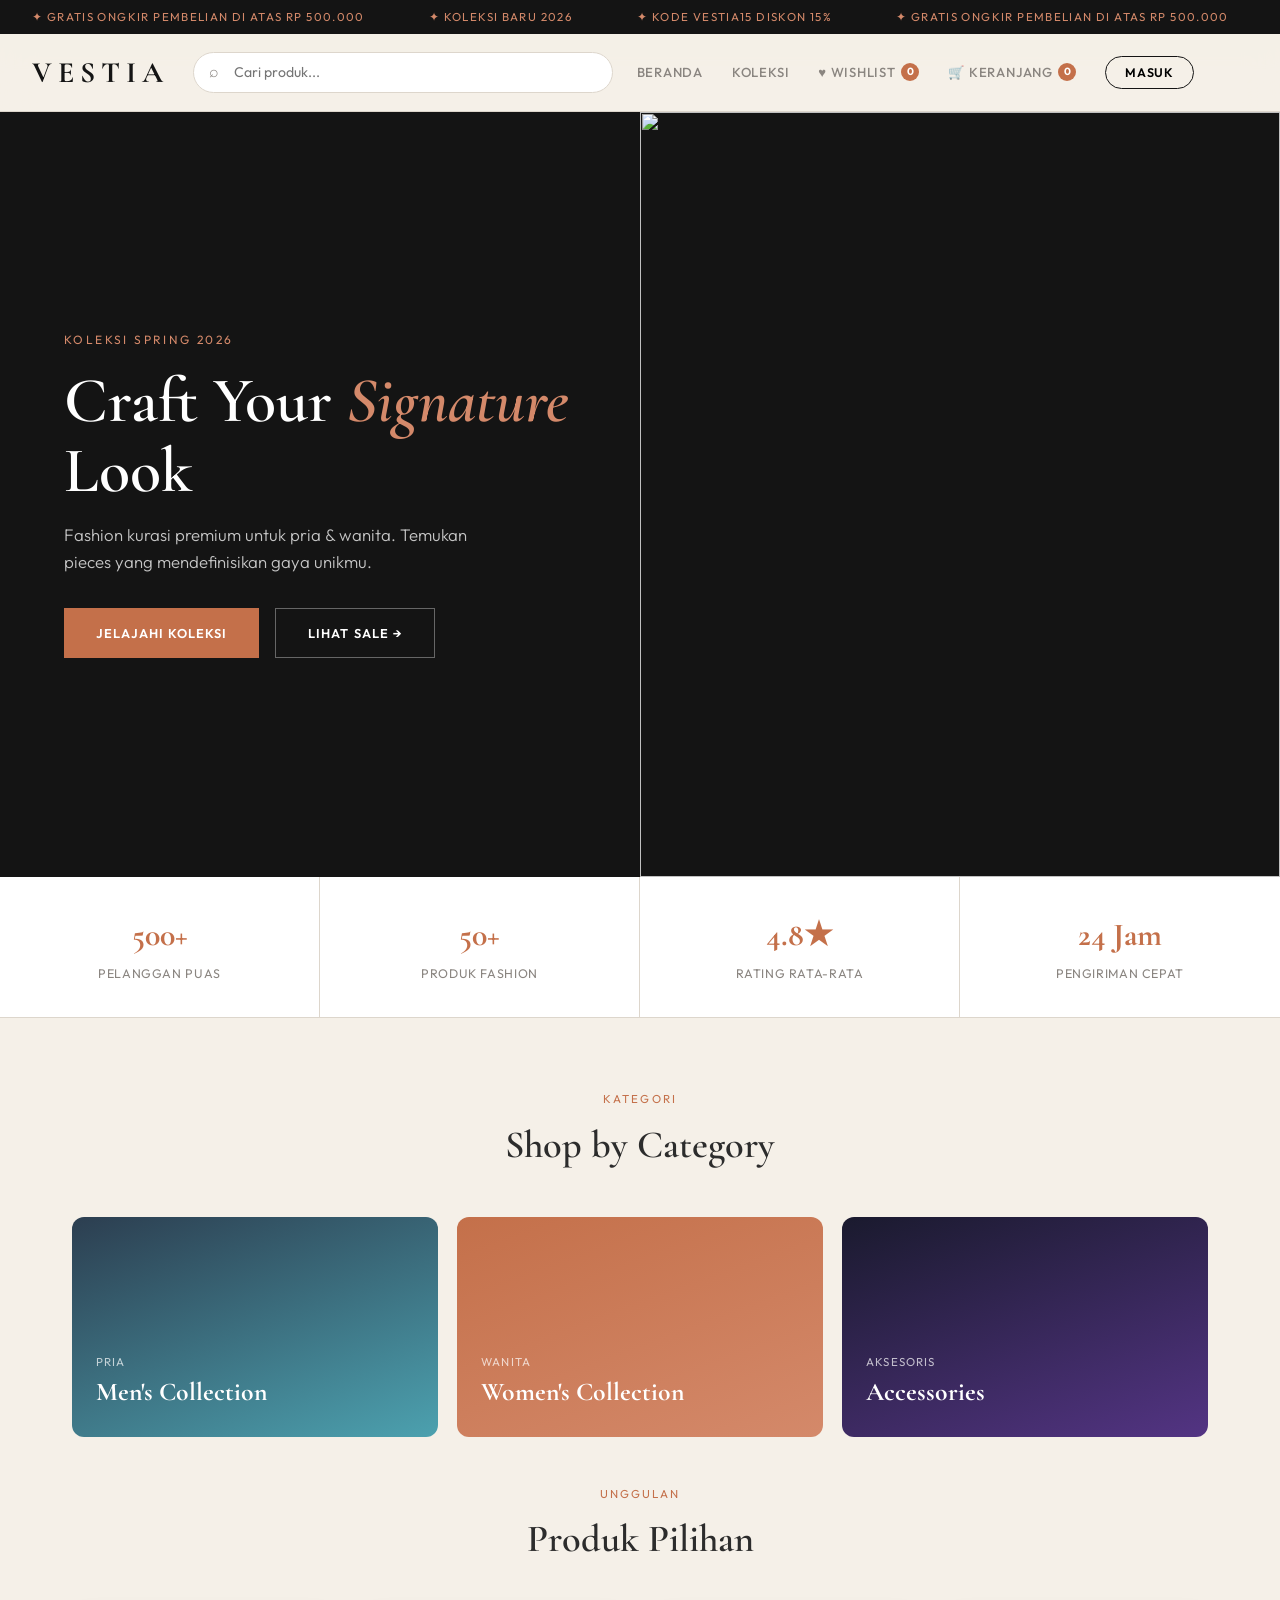
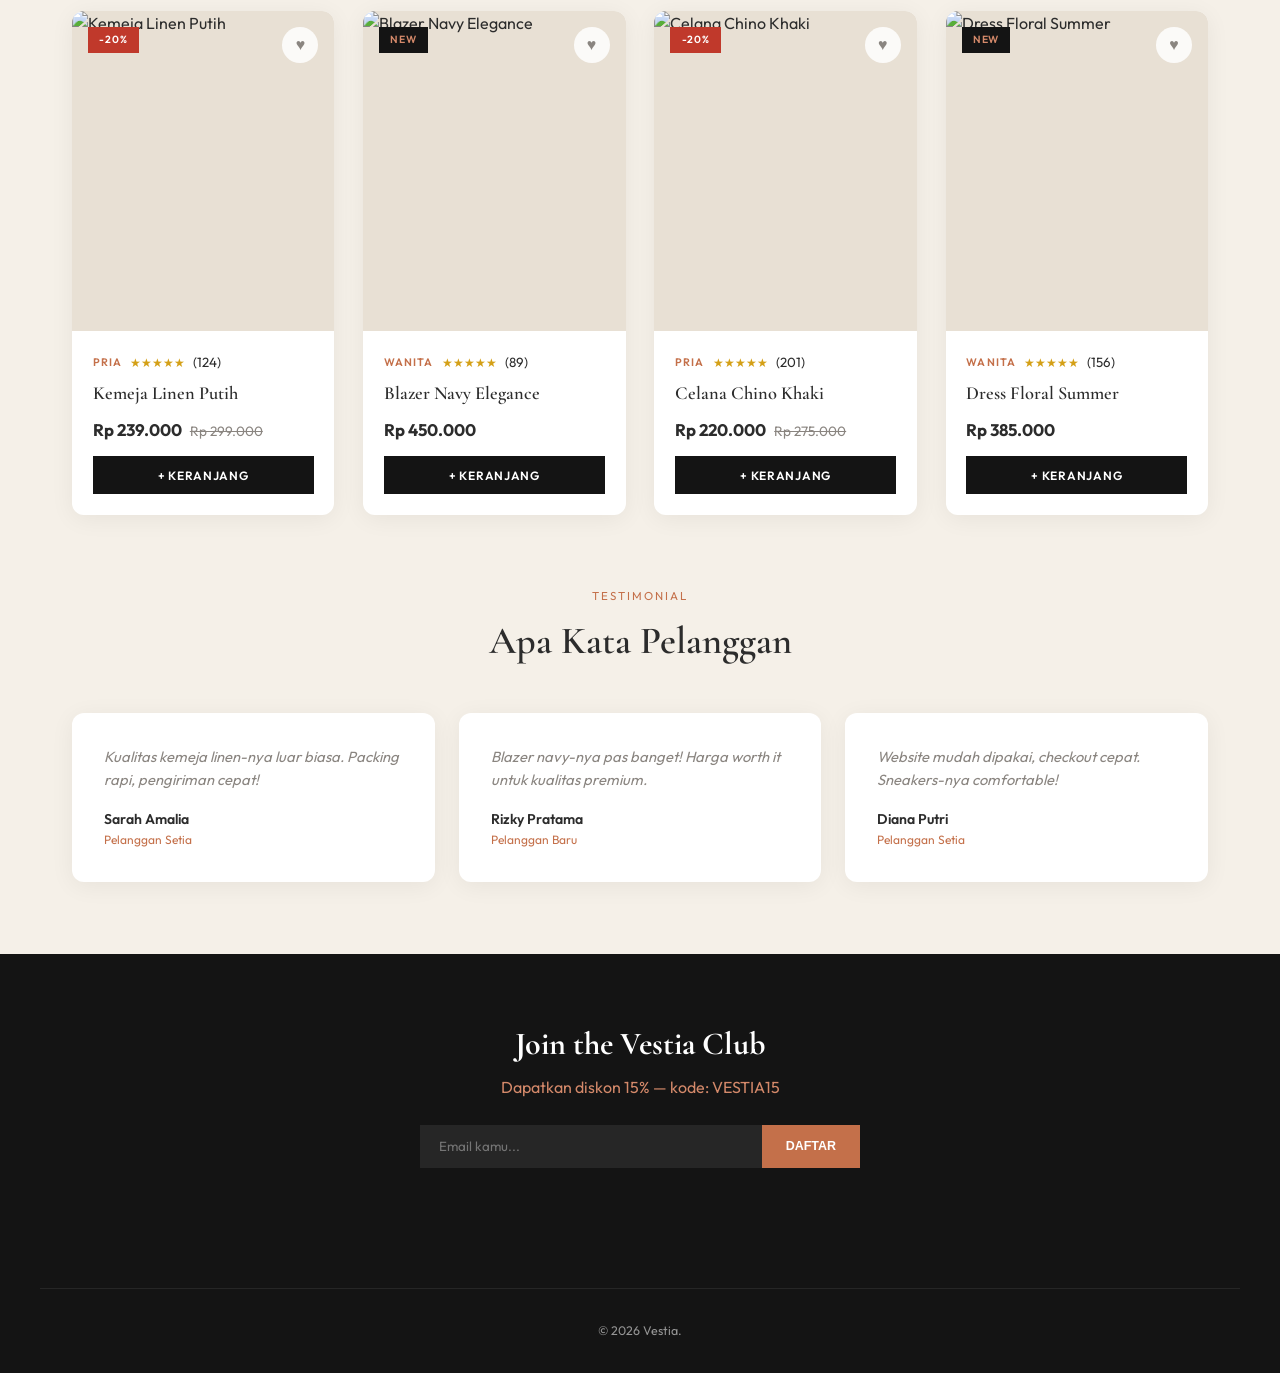
==== commit 3cacbc56: "Add files via upload" ====
--- a/index.html
+++ b/index.html
@@ -51,7 +51,7 @@
       </div>
     </div>
     <div class="hero-visual">
-      <img src="https://images.unsplash.com/photo-1469334031218-e382a71b716b?w=800&q=80" alt="Vestia Fashion">
+      <img src="https://t4.ftcdn.net/jpg/02/96/96/13/240_F_296961342_hoyYSlbuXseQuyCUzZv9Rc0ZIFg7hrRE.jpg">
     </div>
   </section>
 
